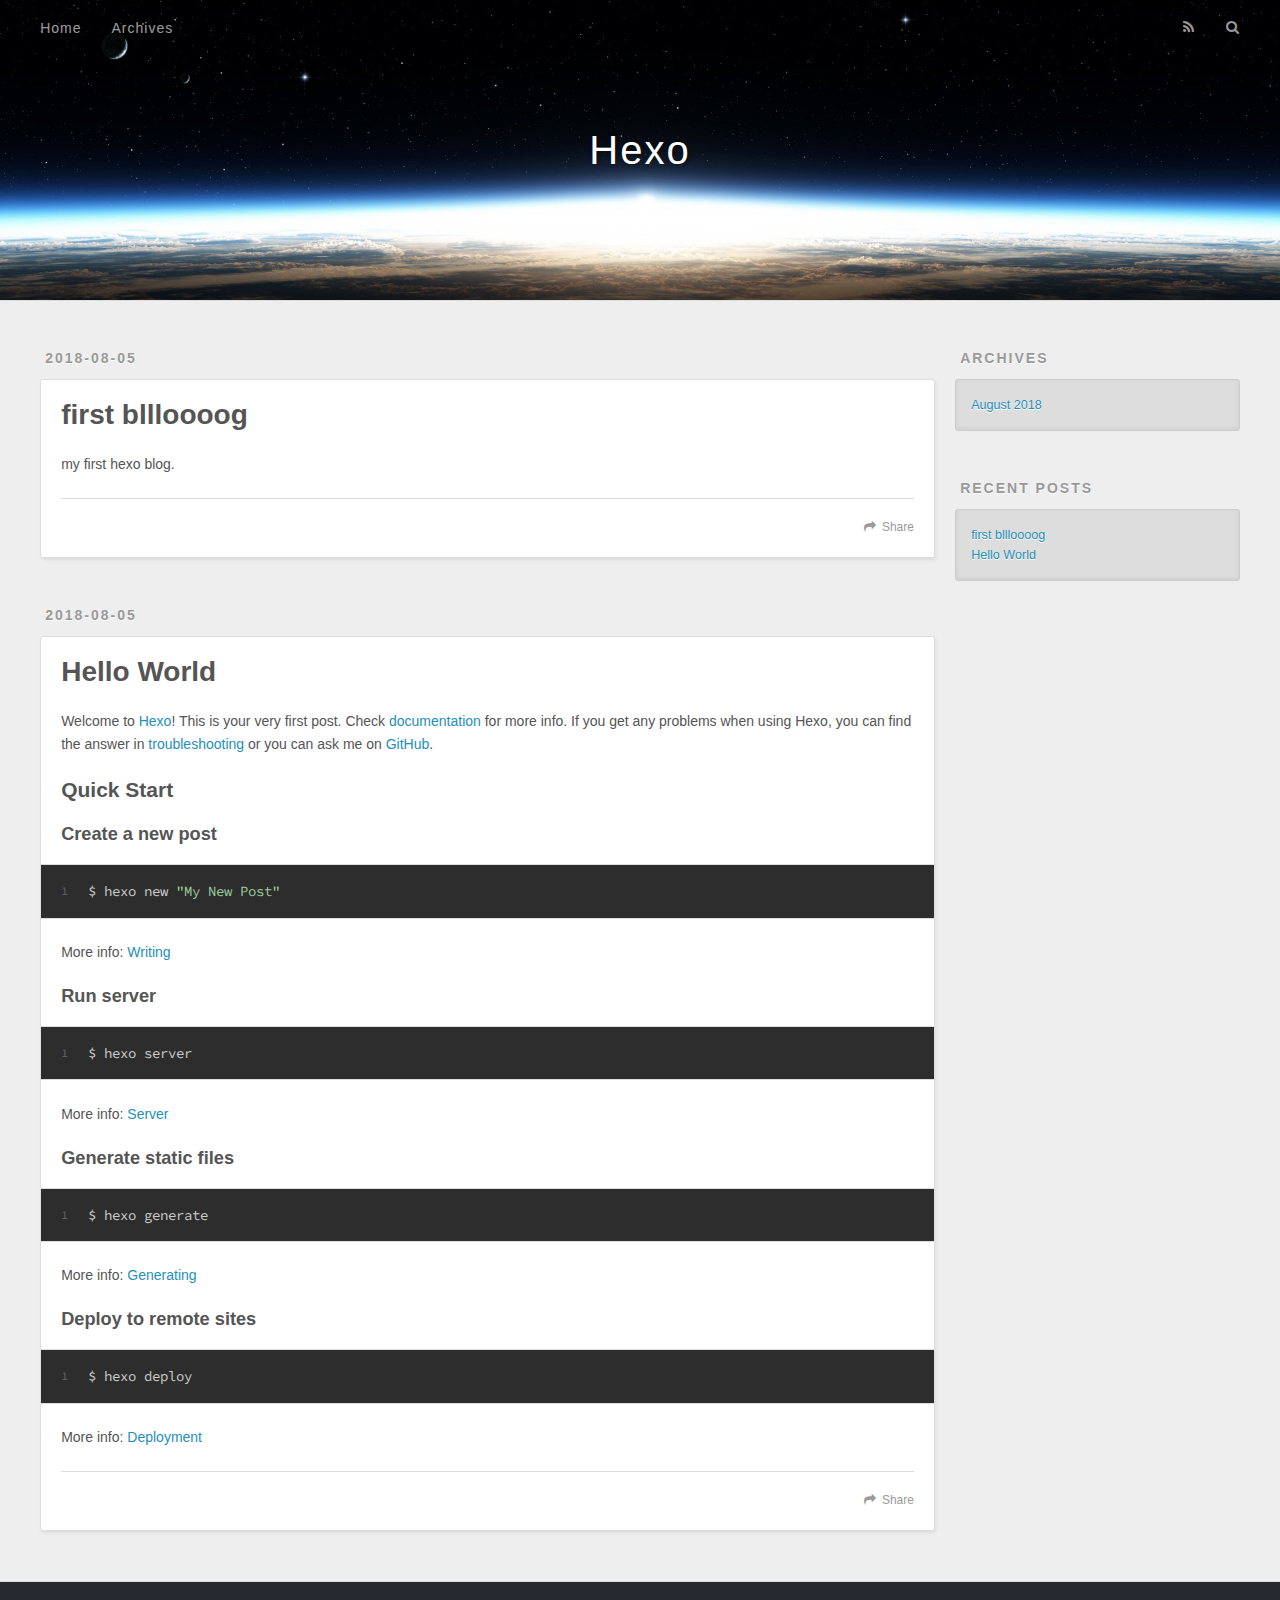
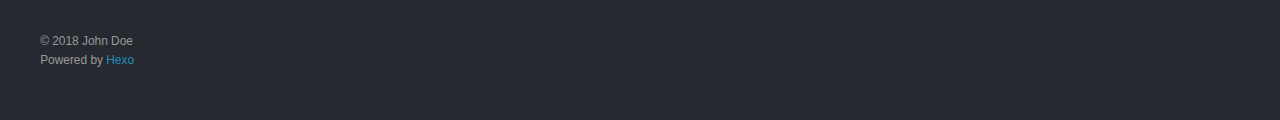
==== index.html @ f1ccf3a7 "Site updated: 2018-08-05 19:39:30" ====
<!DOCTYPE html>
<html>
<head>
  <meta charset="utf-8">
  

  
  <title>Hexo</title>
  <meta name="viewport" content="width=device-width, initial-scale=1, maximum-scale=1">
  <meta property="og:type" content="website">
<meta property="og:title" content="Hexo">
<meta property="og:url" content="http://yoursite.com/index.html">
<meta property="og:site_name" content="Hexo">
<meta property="og:locale" content="default">
<meta name="twitter:card" content="summary">
<meta name="twitter:title" content="Hexo">
  
    <link rel="alternate" href="/atom.xml" title="Hexo" type="application/atom+xml">
  
  
    <link rel="icon" href="/favicon.png">
  
  
    <link href="//fonts.googleapis.com/css?family=Source+Code+Pro" rel="stylesheet" type="text/css">
  
  <link rel="stylesheet" href="/css/style.css">
</head>

<body>
  <div id="container">
    <div id="wrap">
      <header id="header">
  <div id="banner"></div>
  <div id="header-outer" class="outer">
    <div id="header-title" class="inner">
      <h1 id="logo-wrap">
        <a href="/" id="logo">Hexo</a>
      </h1>
      
    </div>
    <div id="header-inner" class="inner">
      <nav id="main-nav">
        <a id="main-nav-toggle" class="nav-icon"></a>
        
          <a class="main-nav-link" href="/">Home</a>
        
          <a class="main-nav-link" href="/archives">Archives</a>
        
      </nav>
      <nav id="sub-nav">
        
          <a id="nav-rss-link" class="nav-icon" href="/atom.xml" title="RSS Feed"></a>
        
        <a id="nav-search-btn" class="nav-icon" title="Search"></a>
      </nav>
      <div id="search-form-wrap">
        <form action="//google.com/search" method="get" accept-charset="UTF-8" class="search-form"><input type="search" name="q" class="search-form-input" placeholder="Search"><button type="submit" class="search-form-submit">&#xF002;</button><input type="hidden" name="sitesearch" value="http://yoursite.com"></form>
      </div>
    </div>
  </div>
</header>
      <div class="outer">
        <section id="main">
  
    <article id="post-first-bllloooog" class="article article-type-post" itemscope itemprop="blogPost">
  <div class="article-meta">
    <a href="/2018/08/05/first-bllloooog/" class="article-date">
  <time datetime="2018-08-05T11:33:19.000Z" itemprop="datePublished">2018-08-05</time>
</a>
    
  </div>
  <div class="article-inner">
    
    
      <header class="article-header">
        
  
    <h1 itemprop="name">
      <a class="article-title" href="/2018/08/05/first-bllloooog/">first bllloooog</a>
    </h1>
  

      </header>
    
    <div class="article-entry" itemprop="articleBody">
      
        <p>my first hexo blog.</p>

      
    </div>
    <footer class="article-footer">
      <a data-url="http://yoursite.com/2018/08/05/first-bllloooog/" data-id="cjkgrro2m0000ozamk2hv8eg3" class="article-share-link">Share</a>
      
      
    </footer>
  </div>
  
</article>


  
    <article id="post-hello-world" class="article article-type-post" itemscope itemprop="blogPost">
  <div class="article-meta">
    <a href="/2018/08/05/hello-world/" class="article-date">
  <time datetime="2018-08-05T11:30:44.490Z" itemprop="datePublished">2018-08-05</time>
</a>
    
  </div>
  <div class="article-inner">
    
    
      <header class="article-header">
        
  
    <h1 itemprop="name">
      <a class="article-title" href="/2018/08/05/hello-world/">Hello World</a>
    </h1>
  

      </header>
    
    <div class="article-entry" itemprop="articleBody">
      
        <p>Welcome to <a href="https://hexo.io/" target="_blank" rel="noopener">Hexo</a>! This is your very first post. Check <a href="https://hexo.io/docs/" target="_blank" rel="noopener">documentation</a> for more info. If you get any problems when using Hexo, you can find the answer in <a href="https://hexo.io/docs/troubleshooting.html" target="_blank" rel="noopener">troubleshooting</a> or you can ask me on <a href="https://github.com/hexojs/hexo/issues" target="_blank" rel="noopener">GitHub</a>.</p>
<h2 id="Quick-Start"><a href="#Quick-Start" class="headerlink" title="Quick Start"></a>Quick Start</h2><h3 id="Create-a-new-post"><a href="#Create-a-new-post" class="headerlink" title="Create a new post"></a>Create a new post</h3><figure class="highlight bash"><table><tr><td class="gutter"><pre><span class="line">1</span><br></pre></td><td class="code"><pre><span class="line">$ hexo new <span class="string">"My New Post"</span></span><br></pre></td></tr></table></figure>
<p>More info: <a href="https://hexo.io/docs/writing.html" target="_blank" rel="noopener">Writing</a></p>
<h3 id="Run-server"><a href="#Run-server" class="headerlink" title="Run server"></a>Run server</h3><figure class="highlight bash"><table><tr><td class="gutter"><pre><span class="line">1</span><br></pre></td><td class="code"><pre><span class="line">$ hexo server</span><br></pre></td></tr></table></figure>
<p>More info: <a href="https://hexo.io/docs/server.html" target="_blank" rel="noopener">Server</a></p>
<h3 id="Generate-static-files"><a href="#Generate-static-files" class="headerlink" title="Generate static files"></a>Generate static files</h3><figure class="highlight bash"><table><tr><td class="gutter"><pre><span class="line">1</span><br></pre></td><td class="code"><pre><span class="line">$ hexo generate</span><br></pre></td></tr></table></figure>
<p>More info: <a href="https://hexo.io/docs/generating.html" target="_blank" rel="noopener">Generating</a></p>
<h3 id="Deploy-to-remote-sites"><a href="#Deploy-to-remote-sites" class="headerlink" title="Deploy to remote sites"></a>Deploy to remote sites</h3><figure class="highlight bash"><table><tr><td class="gutter"><pre><span class="line">1</span><br></pre></td><td class="code"><pre><span class="line">$ hexo deploy</span><br></pre></td></tr></table></figure>
<p>More info: <a href="https://hexo.io/docs/deployment.html" target="_blank" rel="noopener">Deployment</a></p>

      
    </div>
    <footer class="article-footer">
      <a data-url="http://yoursite.com/2018/08/05/hello-world/" data-id="cjkgrro2r0001ozamazdad7ss" class="article-share-link">Share</a>
      
      
    </footer>
  </div>
  
</article>


  


</section>
        
          <aside id="sidebar">
  
    

  
    

  
    
  
    
  <div class="widget-wrap">
    <h3 class="widget-title">Archives</h3>
    <div class="widget">
      <ul class="archive-list"><li class="archive-list-item"><a class="archive-list-link" href="/archives/2018/08/">August 2018</a></li></ul>
    </div>
  </div>


  
    
  <div class="widget-wrap">
    <h3 class="widget-title">Recent Posts</h3>
    <div class="widget">
      <ul>
        
          <li>
            <a href="/2018/08/05/first-bllloooog/">first bllloooog</a>
          </li>
        
          <li>
            <a href="/2018/08/05/hello-world/">Hello World</a>
          </li>
        
      </ul>
    </div>
  </div>

  
</aside>
        
      </div>
      <footer id="footer">
  
  <div class="outer">
    <div id="footer-info" class="inner">
      &copy; 2018 John Doe<br>
      Powered by <a href="http://hexo.io/" target="_blank">Hexo</a>
    </div>
  </div>
</footer>
    </div>
    <nav id="mobile-nav">
  
    <a href="/" class="mobile-nav-link">Home</a>
  
    <a href="/archives" class="mobile-nav-link">Archives</a>
  
</nav>
    

<script src="//ajax.googleapis.com/ajax/libs/jquery/2.0.3/jquery.min.js"></script>


  <link rel="stylesheet" href="/fancybox/jquery.fancybox.css">
  <script src="/fancybox/jquery.fancybox.pack.js"></script>


<script src="/js/script.js"></script>



  </div>
</body>
</html>
---- css/style.css ----
body {
  width: 100%;
}
body:before,
body:after {
  content: "";
  display: table;
}
body:after {
  clear: both;
}
html,
body,
div,
span,
applet,
object,
iframe,
h1,
h2,
h3,
h4,
h5,
h6,
p,
blockquote,
pre,
a,
abbr,
acronym,
address,
big,
cite,
code,
del,
dfn,
em,
img,
ins,
kbd,
q,
s,
samp,
small,
strike,
strong,
sub,
sup,
tt,
var,
dl,
dt,
dd,
ol,
ul,
li,
fieldset,
form,
label,
legend,
table,
caption,
tbody,
tfoot,
thead,
tr,
th,
td {
  margin: 0;
  padding: 0;
  border: 0;
  outline: 0;
  font-weight: inherit;
  font-style: inherit;
  font-family: inherit;
  font-size: 100%;
  vertical-align: baseline;
}
body {
  line-height: 1;
  color: #000;
  background: #fff;
}
ol,
ul {
  list-style: none;
}
table {
  border-collapse: separate;
  border-spacing: 0;
  vertical-align: middle;
}
caption,
th,
td {
  text-align: left;
  font-weight: normal;
  vertical-align: middle;
}
a img {
  border: none;
}
input,
button {
  margin: 0;
  padding: 0;
}
input::-moz-focus-inner,
button::-moz-focus-inner {
  border: 0;
  padding: 0;
}
@font-face {
  font-family: FontAwesome;
  font-style: normal;
  font-weight: normal;
  src: url("fonts/fontawesome-webfont.eot?v=#4.0.3");
  src: url("fonts/fontawesome-webfont.eot?#iefix&v=#4.0.3") format("embedded-opentype"), url("fonts/fontawesome-webfont.woff?v=#4.0.3") format("woff"), url("fonts/fontawesome-webfont.ttf?v=#4.0.3") format("truetype"), url("fonts/fontawesome-webfont.svg#fontawesomeregular?v=#4.0.3") format("svg");
}
html,
body,
#container {
  height: 100%;
}
body {
  background: #eee;
  font: 14px -apple-system, BlinkMacSystemFont, "Segoe UI", "Roboto", "Oxygen", "Ubuntu", "Cantarell", "Fira Sans", "Droid Sans", "Helvetica Neue", sans-serif;
  -webkit-text-size-adjust: 100%;
}
.outer {
  max-width: 1220px;
  margin: 0 auto;
  padding: 0 20px;
}
.outer:before,
.outer:after {
  content: "";
  display: table;
}
.outer:after {
  clear: both;
}
.inner {
  display: inline;
  float: left;
  width: 98.33333333333333%;
  margin: 0 0.833333333333333%;
}
.left,
.alignleft {
  float: left;
}
.right,
.alignright {
  float: right;
}
.clear {
  clear: both;
}
#container {
  position: relative;
}
.mobile-nav-on {
  overflow: hidden;
}
#wrap {
  height: 100%;
  width: 100%;
  position: absolute;
  top: 0;
  left: 0;
  -webkit-transition: 0.2s ease-out;
  -moz-transition: 0.2s ease-out;
  -ms-transition: 0.2s ease-out;
  transition: 0.2s ease-out;
  z-index: 1;
  background: #eee;
}
.mobile-nav-on #wrap {
  left: 280px;
}
@media screen and (min-width: 768px) {
  #main {
    display: inline;
    float: left;
    width: 73.33333333333333%;
    margin: 0 0.833333333333333%;
  }
}
.article-date,
.article-category-link,
.archive-year,
.widget-title {
  text-decoration: none;
  text-transform: uppercase;
  letter-spacing: 2px;
  color: #999;
  margin-bottom: 1em;
  margin-left: 5px;
  line-height: 1em;
  text-shadow: 0 1px #fff;
  font-weight: bold;
}
.article-inner,
.archive-article-inner {
  background: #fff;
  -webkit-box-shadow: 1px 2px 3px #ddd;
  box-shadow: 1px 2px 3px #ddd;
  border: 1px solid #ddd;
  border-radius: 3px;
}
.article-entry h1,
.widget h1 {
  font-size: 2em;
}
.article-entry h2,
.widget h2 {
  font-size: 1.5em;
}
.article-entry h3,
.widget h3 {
  font-size: 1.3em;
}
.article-entry h4,
.widget h4 {
  font-size: 1.2em;
}
.article-entry h5,
.widget h5 {
  font-size: 1em;
}
.article-entry h6,
.widget h6 {
  font-size: 1em;
  color: #999;
}
.article-entry hr,
.widget hr {
  border: 1px dashed #ddd;
}
.article-entry strong,
.widget strong {
  font-weight: bold;
}
.article-entry em,
.widget em,
.article-entry cite,
.widget cite {
  font-style: italic;
}
.article-entry sup,
.widget sup,
.article-entry sub,
.widget sub {
  font-size: 0.75em;
  line-height: 0;
  position: relative;
  vertical-align: baseline;
}
.article-entry sup,
.widget sup {
  top: -0.5em;
}
.article-entry sub,
.widget sub {
  bottom: -0.2em;
}
.article-entry small,
.widget small {
  font-size: 0.85em;
}
.article-entry acronym,
.widget acronym,
.article-entry abbr,
.widget abbr {
  border-bottom: 1px dotted;
}
.article-entry ul,
.widget ul,
.article-entry ol,
.widget ol,
.article-entry dl,
.widget dl {
  margin: 0 20px;
  line-height: 1.6em;
}
.article-entry ul ul,
.widget ul ul,
.article-entry ol ul,
.widget ol ul,
.article-entry ul ol,
.widget ul ol,
.article-entry ol ol,
.widget ol ol {
  margin-top: 0;
  margin-bottom: 0;
}
.article-entry ul,
.widget ul {
  list-style: disc;
}
.article-entry ol,
.widget ol {
  list-style: decimal;
}
.article-entry dt,
.widget dt {
  font-weight: bold;
}
#header {
  height: 300px;
  position: relative;
  border-bottom: 1px solid #ddd;
}
#header:before,
#header:after {
  content: "";
  position: absolute;
  left: 0;
  right: 0;
  height: 40px;
}
#header:before {
  top: 0;
  background: -webkit-linear-gradient(rgba(0,0,0,0.2), transparent);
  background: -moz-linear-gradient(rgba(0,0,0,0.2), transparent);
  background: -ms-linear-gradient(rgba(0,0,0,0.2), transparent);
  background: linear-gradient(rgba(0,0,0,0.2), transparent);
}
#header:after {
  bottom: 0;
  background: -webkit-linear-gradient(transparent, rgba(0,0,0,0.2));
  background: -moz-linear-gradient(transparent, rgba(0,0,0,0.2));
  background: -ms-linear-gradient(transparent, rgba(0,0,0,0.2));
  background: linear-gradient(transparent, rgba(0,0,0,0.2));
}
#header-outer {
  height: 100%;
  position: relative;
}
#header-inner {
  position: relative;
  overflow: hidden;
}
#banner {
  position: absolute;
  top: 0;
  left: 0;
  width: 100%;
  height: 100%;
  background: url("images/banner.jpg") center #000;
  -webkit-background-size: cover;
  -moz-background-size: cover;
  background-size: cover;
  z-index: -1;
}
#header-title {
  text-align: center;
  height: 40px;
  position: absolute;
  top: 50%;
  left: 0;
  margin-top: -20px;
}
#logo,
#subtitle {
  text-decoration: none;
  color: #fff;
  font-weight: 300;
  text-shadow: 0 1px 4px rgba(0,0,0,0.3);
}
#logo {
  font-size: 40px;
  line-height: 40px;
  letter-spacing: 2px;
}
#subtitle {
  font-size: 16px;
  line-height: 16px;
  letter-spacing: 1px;
}
#subtitle-wrap {
  margin-top: 16px;
}
#main-nav {
  float: left;
  margin-left: -15px;
}
.nav-icon,
.main-nav-link {
  float: left;
  color: #fff;
  opacity: 0.6;
  text-decoration: none;
  text-shadow: 0 1px rgba(0,0,0,0.2);
  -webkit-transition: opacity 0.2s;
  -moz-transition: opacity 0.2s;
  -ms-transition: opacity 0.2s;
  transition: opacity 0.2s;
  display: block;
  padding: 20px 15px;
}
.nav-icon:hover,
.main-nav-link:hover {
  opacity: 1;
}
.nav-icon {
  font-family: FontAwesome;
  text-align: center;
  font-size: 14px;
  width: 14px;
  height: 14px;
  padding: 20px 15px;
  position: relative;
  cursor: pointer;
}
.main-nav-link {
  font-weight: 300;
  letter-spacing: 1px;
}
@media screen and (max-width: 479px) {
  .main-nav-link {
    display: none;
  }
}
#main-nav-toggle {
  display: none;
}
#main-nav-toggle:before {
  content: "\f0c9";
}
@media screen and (max-width: 479px) {
  #main-nav-toggle {
    display: block;
  }
}
#sub-nav {
  float: right;
  margin-right: -15px;
}
#nav-rss-link:before {
  content: "\f09e";
}
#nav-search-btn:before {
  content: "\f002";
}
#search-form-wrap {
  position: absolute;
  top: 15px;
  width: 150px;
  height: 30px;
  right: -150px;
  opacity: 0;
  -webkit-transition: 0.2s ease-out;
  -moz-transition: 0.2s ease-out;
  -ms-transition: 0.2s ease-out;
  transition: 0.2s ease-out;
}
#search-form-wrap.on {
  opacity: 1;
  right: 0;
}
@media screen and (max-width: 479px) {
  #search-form-wrap {
    width: 100%;
    right: -100%;
  }
}
.search-form {
  position: absolute;
  top: 0;
  left: 0;
  right: 0;
  background: #fff;
  padding: 5px 15px;
  border-radius: 15px;
  -webkit-box-shadow: 0 0 10px rgba(0,0,0,0.3);
  box-shadow: 0 0 10px rgba(0,0,0,0.3);
}
.search-form-input {
  border: none;
  background: none;
  color: #555;
  width: 100%;
  font: 13px -apple-system, BlinkMacSystemFont, "Segoe UI", "Roboto", "Oxygen", "Ubuntu", "Cantarell", "Fira Sans", "Droid Sans", "Helvetica Neue", sans-serif;
  outline: none;
}
.search-form-input::-webkit-search-results-decoration,
.search-form-input::-webkit-search-cancel-button {
  -webkit-appearance: none;
}
.search-form-submit {
  position: absolute;
  top: 50%;
  right: 10px;
  margin-top: -7px;
  font: 13px FontAwesome;
  border: none;
  background: none;
  color: #bbb;
  cursor: pointer;
}
.search-form-submit:hover,
.search-form-submit:focus {
  color: #777;
}
.article {
  margin: 50px 0;
}
.article-inner {
  overflow: hidden;
}
.article-meta:before,
.article-meta:after {
  content: "";
  display: table;
}
.article-meta:after {
  clear: both;
}
.article-date {
  float: left;
}
.article-category {
  float: left;
  line-height: 1em;
  color: #ccc;
  text-shadow: 0 1px #fff;
  margin-left: 8px;
}
.article-category:before {
  content: "\2022";
}
.article-category-link {
  margin: 0 12px 1em;
}
.article-header {
  padding: 20px 20px 0;
}
.article-title {
  text-decoration: none;
  font-size: 2em;
  font-weight: bold;
  color: #555;
  line-height: 1.1em;
  -webkit-transition: color 0.2s;
  -moz-transition: color 0.2s;
  -ms-transition: color 0.2s;
  transition: color 0.2s;
}
a.article-title:hover {
  color: #258fb8;
}
.article-entry {
  color: #555;
  padding: 0 20px;
}
.article-entry:before,
.article-entry:after {
  content: "";
  display: table;
}
.article-entry:after {
  clear: both;
}
.article-entry p,
.article-entry table {
  line-height: 1.6em;
  margin: 1.6em 0;
}
.article-entry h1,
.article-entry h2,
.article-entry h3,
.article-entry h4,
.article-entry h5,
.article-entry h6 {
  font-weight: bold;
}
.article-entry h1,
.article-entry h2,
.article-entry h3,
.article-entry h4,
.article-entry h5,
.article-entry h6 {
  line-height: 1.1em;
  margin: 1.1em 0;
}
.article-entry a {
  color: #258fb8;
  text-decoration: none;
}
.article-entry a:hover {
  text-decoration: underline;
}
.article-entry ul,
.article-entry ol,
.article-entry dl {
  margin-top: 1.6em;
  margin-bottom: 1.6em;
}
.article-entry img,
.article-entry video {
  max-width: 100%;
  height: auto;
  display: block;
  margin: auto;
}
.article-entry iframe {
  border: none;
}
.article-entry table {
  width: 100%;
  border-collapse: collapse;
  border-spacing: 0;
}
.article-entry th {
  font-weight: bold;
  border-bottom: 3px solid #ddd;
  padding-bottom: 0.5em;
}
.article-entry td {
  border-bottom: 1px solid #ddd;
  padding: 10px 0;
}
.article-entry blockquote {
  font-family: Georgia, "Times New Roman", serif;
  font-size: 1.4em;
  margin: 1.6em 20px;
  text-align: center;
}
.article-entry blockquote footer {
  font-size: 14px;
  margin: 1.6em 0;
  font-family: -apple-system, BlinkMacSystemFont, "Segoe UI", "Roboto", "Oxygen", "Ubuntu", "Cantarell", "Fira Sans", "Droid Sans", "Helvetica Neue", sans-serif;
}
.article-entry blockquote footer cite:before {
  content: "—";
  padding: 0 0.5em;
}
.article-entry .pullquote {
  text-align: left;
  width: 45%;
  margin: 0;
}
.article-entry .pullquote.left {
  margin-left: 0.5em;
  margin-right: 1em;
}
.article-entry .pullquote.right {
  margin-right: 0.5em;
  margin-left: 1em;
}
.article-entry .caption {
  color: #999;
  display: block;
  font-size: 0.9em;
  margin-top: 0.5em;
  position: relative;
  text-align: center;
}
.article-entry .video-container {
  position: relative;
  padding-top: 56.25%;
  height: 0;
  overflow: hidden;
}
.article-entry .video-container iframe,
.article-entry .video-container object,
.article-entry .video-container embed {
  position: absolute;
  top: 0;
  left: 0;
  width: 100%;
  height: 100%;
  margin-top: 0;
}
.article-more-link a {
  display: inline-block;
  line-height: 1em;
  padding: 6px 15px;
  border-radius: 15px;
  background: #eee;
  color: #999;
  text-shadow: 0 1px #fff;
  text-decoration: none;
}
.article-more-link a:hover {
  background: #258fb8;
  color: #fff;
  text-decoration: none;
  text-shadow: 0 1px #1e7293;
}
.article-footer {
  font-size: 0.85em;
  line-height: 1.6em;
  border-top: 1px solid #ddd;
  padding-top: 1.6em;
  margin: 0 20px 20px;
}
.article-footer:before,
.article-footer:after {
  content: "";
  display: table;
}
.article-footer:after {
  clear: both;
}
.article-footer a {
  color: #999;
  text-decoration: none;
}
.article-footer a:hover {
  color: #555;
}
.article-tag-list-item {
  float: left;
  margin-right: 10px;
}
.article-tag-list-link:before {
  content: "#";
}
.article-comment-link {
  float: right;
}
.article-comment-link:before {
  content: "\f075";
  font-family: FontAwesome;
  padding-right: 8px;
}
.article-share-link {
  cursor: pointer;
  float: right;
  margin-left: 20px;
}
.article-share-link:before {
  content: "\f064";
  font-family: FontAwesome;
  padding-right: 6px;
}
#article-nav {
  position: relative;
}
#article-nav:before,
#article-nav:after {
  content: "";
  display: table;
}
#article-nav:after {
  clear: both;
}
@media screen and (min-width: 768px) {
  #article-nav {
    margin: 50px 0;
  }
  #article-nav:before {
    width: 8px;
    height: 8px;
    position: absolute;
    top: 50%;
    left: 50%;
    margin-top: -4px;
    margin-left: -4px;
    content: "";
    border-radius: 50%;
    background: #ddd;
    -webkit-box-shadow: 0 1px 2px #fff;
    box-shadow: 0 1px 2px #fff;
  }
}
.article-nav-link-wrap {
  text-decoration: none;
  text-shadow: 0 1px #fff;
  color: #999;
  -webkit-box-sizing: border-box;
  -moz-box-sizing: border-box;
  box-sizing: border-box;
  margin-top: 50px;
  text-align: center;
  display: block;
}
.article-nav-link-wrap:hover {
  color: #555;
}
@media screen and (min-width: 768px) {
  .article-nav-link-wrap {
    width: 50%;
    margin-top: 0;
  }
}
@media screen and (min-width: 768px) {
  #article-nav-newer {
    float: left;
    text-align: right;
    padding-right: 20px;
  }
}
@media screen and (min-width: 768px) {
  #article-nav-older {
    float: right;
    text-align: left;
    padding-left: 20px;
  }
}
.article-nav-caption {
  text-transform: uppercase;
  letter-spacing: 2px;
  color: #ddd;
  line-height: 1em;
  font-weight: bold;
}
#article-nav-newer .article-nav-caption {
  margin-right: -2px;
}
.article-nav-title {
  font-size: 0.85em;
  line-height: 1.6em;
  margin-top: 0.5em;
}
.article-share-box {
  position: absolute;
  display: none;
  background: #fff;
  -webkit-box-shadow: 1px 2px 10px rgba(0,0,0,0.2);
  box-shadow: 1px 2px 10px rgba(0,0,0,0.2);
  border-radius: 3px;
  margin-left: -145px;
  overflow: hidden;
  z-index: 1;
}
.article-share-box.on {
  display: block;
}
.article-share-input {
  width: 100%;
  background: none;
  -webkit-box-sizing: border-box;
  -moz-box-sizing: border-box;
  box-sizing: border-box;
  font: 14px -apple-system, BlinkMacSystemFont, "Segoe UI", "Roboto", "Oxygen", "Ubuntu", "Cantarell", "Fira Sans", "Droid Sans", "Helvetica Neue", sans-serif;
  padding: 0 15px;
  color: #555;
  outline: none;
  border: 1px solid #ddd;
  border-radius: 3px 3px 0 0;
  height: 36px;
  line-height: 36px;
}
.article-share-links {
  background: #eee;
}
.article-share-links:before,
.article-share-links:after {
  content: "";
  display: table;
}
.article-share-links:after {
  clear: both;
}
.article-share-twitter,
.article-share-facebook,
.article-share-pinterest,
.article-share-google {
  width: 50px;
  height: 36px;
  display: block;
  float: left;
  position: relative;
  color: #999;
  text-shadow: 0 1px #fff;
}
.article-share-twitter:before,
.article-share-facebook:before,
.article-share-pinterest:before,
.article-share-google:before {
  font-size: 20px;
  font-family: FontAwesome;
  width: 20px;
  height: 20px;
  position: absolute;
  top: 50%;
  left: 50%;
  margin-top: -10px;
  margin-left: -10px;
  text-align: center;
}
.article-share-twitter:hover,
.article-share-facebook:hover,
.article-share-pinterest:hover,
.article-share-google:hover {
  color: #fff;
}
.article-share-twitter:before {
  content: "\f099";
}
.article-share-twitter:hover {
  background: #00aced;
  text-shadow: 0 1px #008abe;
}
.article-share-facebook:before {
  content: "\f09a";
}
.article-share-facebook:hover {
  background: #3b5998;
  text-shadow: 0 1px #2f477a;
}
.article-share-pinterest:before {
  content: "\f0d2";
}
.article-share-pinterest:hover {
  background: #cb2027;
  text-shadow: 0 1px #a21a1f;
}
.article-share-google:before {
  content: "\f0d5";
}
.article-share-google:hover {
  background: #dd4b39;
  text-shadow: 0 1px #be3221;
}
.article-gallery {
  background: #000;
  position: relative;
}
.article-gallery-photos {
  position: relative;
  overflow: hidden;
}
.article-gallery-img {
  display: none;
  max-width: 100%;
}
.article-gallery-img:first-child {
  display: block;
}
.article-gallery-img.loaded {
  position: absolute;
  display: block;
}
.article-gallery-img img {
  display: block;
  max-width: 100%;
  margin: 0 auto;
}
#comments {
  background: #fff;
  -webkit-box-shadow: 1px 2px 3px #ddd;
  box-shadow: 1px 2px 3px #ddd;
  padding: 20px;
  border: 1px solid #ddd;
  border-radius: 3px;
  margin: 50px 0;
}
#comments a {
  color: #258fb8;
}
.archives-wrap {
  margin: 50px 0;
}
.archives:before,
.archives:after {
  content: "";
  display: table;
}
.archives:after {
  clear: both;
}
.archive-year-wrap {
  margin-bottom: 1em;
}
.archives {
  -webkit-column-gap: 10px;
  -moz-column-gap: 10px;
  column-gap: 10px;
}
@media screen and (min-width: 480px) and (max-width: 767px) {
  .archives {
    -webkit-column-count: 2;
    -moz-column-count: 2;
    column-count: 2;
  }
}
@media screen and (min-width: 768px) {
  .archives {
    -webkit-column-count: 3;
    -moz-column-count: 3;
    column-count: 3;
  }
}
.archive-article {
  -webkit-column-break-inside: avoid;
  page-break-inside: avoid;
  overflow: hidden;
  break-inside: avoid-column;
}
.archive-article-inner {
  padding: 10px;
  margin-bottom: 15px;
}
.archive-article-title {
  text-decoration: none;
  font-weight: bold;
  color: #555;
  -webkit-transition: color 0.2s;
  -moz-transition: color 0.2s;
  -ms-transition: color 0.2s;
  transition: color 0.2s;
  line-height: 1.6em;
}
.archive-article-title:hover {
  color: #258fb8;
}
.archive-article-footer {
  margin-top: 1em;
}
.archive-article-date {
  color: #999;
  text-decoration: none;
  font-size: 0.85em;
  line-height: 1em;
  margin-bottom: 0.5em;
  display: block;
}
#page-nav {
  margin: 50px auto;
  background: #fff;
  -webkit-box-shadow: 1px 2px 3px #ddd;
  box-shadow: 1px 2px 3px #ddd;
  border: 1px solid #ddd;
  border-radius: 3px;
  text-align: center;
  color: #999;
  overflow: hidden;
}
#page-nav:before,
#page-nav:after {
  content: "";
  display: table;
}
#page-nav:after {
  clear: both;
}
#page-nav a,
#page-nav span {
  padding: 10px 20px;
  line-height: 1;
  height: 2ex;
}
#page-nav a {
  color: #999;
  text-decoration: none;
}
#page-nav a:hover {
  background: #999;
  color: #fff;
}
#page-nav .prev {
  float: left;
}
#page-nav .next {
  float: right;
}
#page-nav .page-number {
  display: inline-block;
}
@media screen and (max-width: 479px) {
  #page-nav .page-number {
    display: none;
  }
}
#page-nav .current {
  color: #555;
  font-weight: bold;
}
#page-nav .space {
  color: #ddd;
}
#footer {
  background: #262a30;
  padding: 50px 0;
  border-top: 1px solid #ddd;
  color: #999;
}
#footer a {
  color: #258fb8;
  text-decoration: none;
}
#footer a:hover {
  text-decoration: underline;
}
#footer-info {
  line-height: 1.6em;
  font-size: 0.85em;
}
.article-entry pre,
.article-entry .highlight {
  background: #2d2d2d;
  margin: 0 -20px;
  padding: 15px 20px;
  border-style: solid;
  border-color: #ddd;
  border-width: 1px 0;
  overflow: auto;
  color: #ccc;
  line-height: 22.400000000000002px;
}
.article-entry .highlight .gutter pre,
.article-entry .gist .gist-file .gist-data .line-numbers {
  color: #666;
  font-size: 0.85em;
}
.article-entry pre,
.article-entry code {
  font-family: "Source Code Pro", Consolas, Monaco, Menlo, Consolas, monospace;
}
.article-entry code {
  background: #eee;
  text-shadow: 0 1px #fff;
  padding: 0 0.3em;
}
.article-entry pre code {
  background: none;
  text-shadow: none;
  padding: 0;
}
.article-entry .highlight pre {
  border: none;
  margin: 0;
  padding: 0;
}
.article-entry .highlight table {
  margin: 0;
  width: auto;
}
.article-entry .highlight td {
  border: none;
  padding: 0;
}
.article-entry .highlight figcaption {
  font-size: 0.85em;
  color: #999;
  line-height: 1em;
  margin-bottom: 1em;
}
.article-entry .highlight figcaption:before,
.article-entry .highlight figcaption:after {
  content: "";
  display: table;
}
.article-entry .highlight figcaption:after {
  clear: both;
}
.article-entry .highlight figcaption a {
  float: right;
}
.article-entry .highlight .gutter pre {
  text-align: right;
  padding-right: 20px;
}
.article-entry .highlight .line {
  height: 22.400000000000002px;
}
.article-entry .highlight .line.marked {
  background: #515151;
}
.article-entry .gist {
  margin: 0 -20px;
  border-style: solid;
  border-color: #ddd;
  border-width: 1px 0;
  background: #2d2d2d;
  padding: 15px 20px 15px 0;
}
.article-entry .gist .gist-file {
  border: none;
  font-family: "Source Code Pro", Consolas, Monaco, Menlo, Consolas, monospace;
  margin: 0;
}
.article-entry .gist .gist-file .gist-data {
  background: none;
  border: none;
}
.article-entry .gist .gist-file .gist-data .line-numbers {
  background: none;
  border: none;
  padding: 0 20px 0 0;
}
.article-entry .gist .gist-file .gist-data .line-data {
  padding: 0 !important;
}
.article-entry .gist .gist-file .highlight {
  margin: 0;
  padding: 0;
  border: none;
}
.article-entry .gist .gist-file .gist-meta {
  background: #2d2d2d;
  color: #999;
  font: 0.85em -apple-system, BlinkMacSystemFont, "Segoe UI", "Roboto", "Oxygen", "Ubuntu", "Cantarell", "Fira Sans", "Droid Sans", "Helvetica Neue", sans-serif;
  text-shadow: 0 0;
  padding: 0;
  margin-top: 1em;
  margin-left: 20px;
}
.article-entry .gist .gist-file .gist-meta a {
  color: #258fb8;
  font-weight: normal;
}
.article-entry .gist .gist-file .gist-meta a:hover {
  text-decoration: underline;
}
pre .comment,
pre .title {
  color: #999;
}
pre .variable,
pre .attribute,
pre .tag,
pre .regexp,
pre .ruby .constant,
pre .xml .tag .title,
pre .xml .pi,
pre .xml .doctype,
pre .html .doctype,
pre .css .id,
pre .css .class,
pre .css .pseudo {
  color: #f2777a;
}
pre .number,
pre .preprocessor,
pre .built_in,
pre .literal,
pre .params,
pre .constant {
  color: #f99157;
}
pre .class,
pre .ruby .class .title,
pre .css .rules .attribute {
  color: #9c9;
}
pre .string,
pre .value,
pre .inheritance,
pre .header,
pre .ruby .symbol,
pre .xml .cdata {
  color: #9c9;
}
pre .css .hexcolor {
  color: #6cc;
}
pre .function,
pre .python .decorator,
pre .python .title,
pre .ruby .function .title,
pre .ruby .title .keyword,
pre .perl .sub,
pre .javascript .title,
pre .coffeescript .title {
  color: #69c;
}
pre .keyword,
pre .javascript .function {
  color: #c9c;
}
@media screen and (max-width: 479px) {
  #mobile-nav {
    position: absolute;
    top: 0;
    left: 0;
    width: 280px;
    height: 100%;
    background: #191919;
    border-right: 1px solid #fff;
  }
}
@media screen and (max-width: 479px) {
  .mobile-nav-link {
    display: block;
    color: #999;
    text-decoration: none;
    padding: 15px 20px;
    font-weight: bold;
  }
  .mobile-nav-link:hover {
    color: #fff;
  }
}
@media screen and (min-width: 768px) {
  #sidebar {
    display: inline;
    float: left;
    width: 23.333333333333332%;
    margin: 0 0.833333333333333%;
  }
}
.widget-wrap {
  margin: 50px 0;
}
.widget {
  color: #777;
  text-shadow: 0 1px #fff;
  background: #ddd;
  -webkit-box-shadow: 0 -1px 4px #ccc inset;
  box-shadow: 0 -1px 4px #ccc inset;
  border: 1px solid #ccc;
  padding: 15px;
  border-radius: 3px;
}
.widget a {
  color: #258fb8;
  text-decoration: none;
}
.widget a:hover {
  text-decoration: underline;
}
.widget ul ul,
.widget ol ul,
.widget dl ul,
.widget ul ol,
.widget ol ol,
.widget dl ol,
.widget ul dl,
.widget ol dl,
.widget dl dl {
  margin-left: 15px;
  list-style: disc;
}
.widget {
  line-height: 1.6em;
  word-wrap: break-word;
  font-size: 0.9em;
}
.widget ul,
.widget ol {
  list-style: none;
  margin: 0;
}
.widget ul ul,
.widget ol ul,
.widget ul ol,
.widget ol ol {
  margin: 0 20px;
}
.widget ul ul,
.widget ol ul {
  list-style: disc;
}
.widget ul ol,
.widget ol ol {
  list-style: decimal;
}
.category-list-count,
.tag-list-count,
.archive-list-count {
  padding-left: 5px;
  color: #999;
  font-size: 0.85em;
}
.category-list-count:before,
.tag-list-count:before,
.archive-list-count:before {
  content: "(";
}
.category-list-count:after,
.tag-list-count:after,
.archive-list-count:after {
  content: ")";
}
.tagcloud a {
  margin-right: 5px;
  display: inline-block;
}
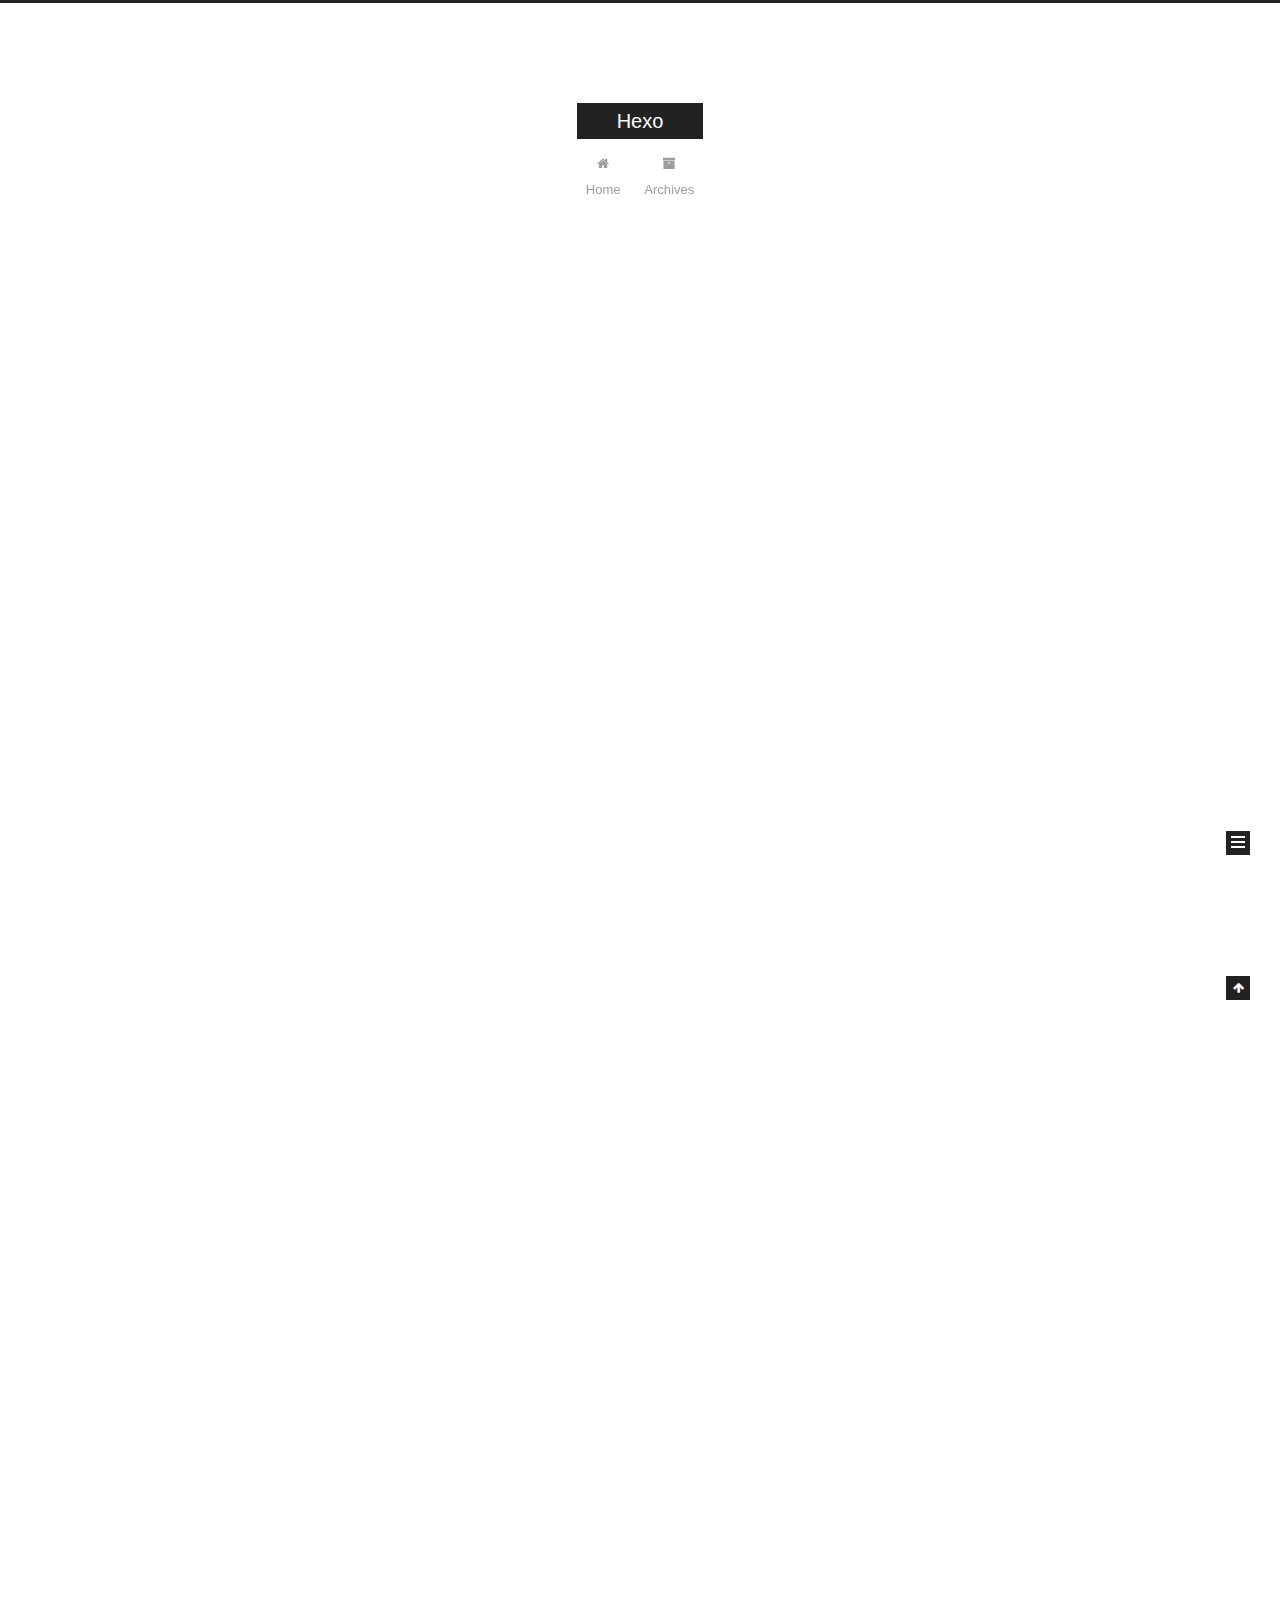
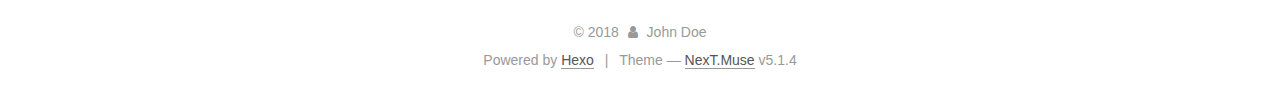
==== commit e1b118ec: "Site updated: 2018-08-05 20:17:21" ====
--- a/index.html
+++ b/index.html
@@ -1,127 +1,426 @@
 <!DOCTYPE html>
-<html>
+
+
+
+  
+
+
+<html class="theme-next muse use-motion" lang="">
 <head>
-  <meta charset="utf-8">
-  
-
-  
-  <title>Hexo</title>
-  <meta name="viewport" content="width=device-width, initial-scale=1, maximum-scale=1">
-  <meta property="og:type" content="website">
+  <meta charset="UTF-8"/>
+<meta http-equiv="X-UA-Compatible" content="IE=edge" />
+<meta name="viewport" content="width=device-width, initial-scale=1, maximum-scale=1"/>
+<meta name="theme-color" content="#222">
+
+
+
+
+
+
+
+
+
+<meta http-equiv="Cache-Control" content="no-transform" />
+<meta http-equiv="Cache-Control" content="no-siteapp" />
+
+
+
+
+
+
+
+
+
+
+
+
+
+
+
+
+  
+  
+  <link href="/lib/fancybox/source/jquery.fancybox.css?v=2.1.5" rel="stylesheet" type="text/css" />
+
+
+
+
+
+
+
+<link href="/lib/font-awesome/css/font-awesome.min.css?v=4.6.2" rel="stylesheet" type="text/css" />
+
+<link href="/css/main.css?v=5.1.4" rel="stylesheet" type="text/css" />
+
+
+  <link rel="apple-touch-icon" sizes="180x180" href="/images/apple-touch-icon-next.png?v=5.1.4">
+
+
+  <link rel="icon" type="image/png" sizes="32x32" href="/images/favicon-32x32-next.png?v=5.1.4">
+
+
+  <link rel="icon" type="image/png" sizes="16x16" href="/images/favicon-16x16-next.png?v=5.1.4">
+
+
+  <link rel="mask-icon" href="/images/logo.svg?v=5.1.4" color="#222">
+
+
+
+
+
+  <meta name="keywords" content="Hexo, NexT" />
+
+
+
+
+
+
+
+
+
+
+<meta property="og:type" content="website">
 <meta property="og:title" content="Hexo">
 <meta property="og:url" content="http://yoursite.com/index.html">
 <meta property="og:site_name" content="Hexo">
 <meta property="og:locale" content="default">
 <meta name="twitter:card" content="summary">
 <meta name="twitter:title" content="Hexo">
-  
-    <link rel="alternate" href="/atom.xml" title="Hexo" type="application/atom+xml">
-  
-  
-    <link rel="icon" href="/favicon.png">
-  
-  
-    <link href="//fonts.googleapis.com/css?family=Source+Code+Pro" rel="stylesheet" type="text/css">
-  
-  <link rel="stylesheet" href="/css/style.css">
+
+
+
+<script type="text/javascript" id="hexo.configurations">
+  var NexT = window.NexT || {};
+  var CONFIG = {
+    root: '/',
+    scheme: 'Muse',
+    version: '5.1.4',
+    sidebar: {"position":"left","display":"post","offset":12,"b2t":false,"scrollpercent":false,"onmobile":false},
+    fancybox: true,
+    tabs: true,
+    motion: {"enable":true,"async":false,"transition":{"post_block":"fadeIn","post_header":"slideDownIn","post_body":"slideDownIn","coll_header":"slideLeftIn","sidebar":"slideUpIn"}},
+    duoshuo: {
+      userId: '0',
+      author: 'Author'
+    },
+    algolia: {
+      applicationID: '',
+      apiKey: '',
+      indexName: '',
+      hits: {"per_page":10},
+      labels: {"input_placeholder":"Search for Posts","hits_empty":"We didn't find any results for the search: ${query}","hits_stats":"${hits} results found in ${time} ms"}
+    }
+  };
+</script>
+
+
+
+  <link rel="canonical" href="http://yoursite.com/"/>
+
+
+
+
+
+  <title>Hexo</title>
+  
+
+
+
+
+
+
+
+
 </head>
 
-<body>
-  <div id="container">
-    <div id="wrap">
-      <header id="header">
-  <div id="banner"></div>
-  <div id="header-outer" class="outer">
-    <div id="header-title" class="inner">
-      <h1 id="logo-wrap">
-        <a href="/" id="logo">Hexo</a>
-      </h1>
-      
+<body itemscope itemtype="http://schema.org/WebPage" lang="default">
+
+  
+  
+    
+  
+
+  <div class="container sidebar-position-left 
+  page-home">
+    <div class="headband"></div>
+
+    <header id="header" class="header" itemscope itemtype="http://schema.org/WPHeader">
+      <div class="header-inner"><div class="site-brand-wrapper">
+  <div class="site-meta ">
+    
+
+    <div class="custom-logo-site-title">
+      <a href="/"  class="brand" rel="start">
+        <span class="logo-line-before"><i></i></span>
+        <span class="site-title">Hexo</span>
+        <span class="logo-line-after"><i></i></span>
+      </a>
     </div>
-    <div id="header-inner" class="inner">
-      <nav id="main-nav">
-        <a id="main-nav-toggle" class="nav-icon"></a>
-        
-          <a class="main-nav-link" href="/">Home</a>
-        
-          <a class="main-nav-link" href="/archives">Archives</a>
-        
-      </nav>
-      <nav id="sub-nav">
-        
-          <a id="nav-rss-link" class="nav-icon" href="/atom.xml" title="RSS Feed"></a>
-        
-        <a id="nav-search-btn" class="nav-icon" title="Search"></a>
-      </nav>
-      <div id="search-form-wrap">
-        <form action="//google.com/search" method="get" accept-charset="UTF-8" class="search-form"><input type="search" name="q" class="search-form-input" placeholder="Search"><button type="submit" class="search-form-submit">&#xF002;</button><input type="hidden" name="sitesearch" value="http://yoursite.com"></form>
-      </div>
+      
+        <p class="site-subtitle"></p>
+      
+  </div>
+
+  <div class="site-nav-toggle">
+    <button>
+      <span class="btn-bar"></span>
+      <span class="btn-bar"></span>
+      <span class="btn-bar"></span>
+    </button>
+  </div>
+</div>
+
+<nav class="site-nav">
+  
+
+  
+    <ul id="menu" class="menu">
+      
+        
+        <li class="menu-item menu-item-home">
+          <a href="/" rel="section">
+            
+              <i class="menu-item-icon fa fa-fw fa-home"></i> <br />
+            
+            Home
+          </a>
+        </li>
+      
+        
+        <li class="menu-item menu-item-archives">
+          <a href="/archives/" rel="section">
+            
+              <i class="menu-item-icon fa fa-fw fa-archive"></i> <br />
+            
+            Archives
+          </a>
+        </li>
+      
+
+      
+    </ul>
+  
+
+  
+</nav>
+
+
+
+ </div>
+    </header>
+
+    <main id="main" class="main">
+      <div class="main-inner">
+        <div class="content-wrap">
+          <div id="content" class="content">
+            
+  <section id="posts" class="posts-expand">
+    
+      
+
+  
+
+  
+  
+  
+
+  <article class="post post-type-normal" itemscope itemtype="http://schema.org/Article">
+  
+  
+  
+  <div class="post-block">
+    <link itemprop="mainEntityOfPage" href="http://yoursite.com/2018/08/05/first-bllloooog/">
+
+    <span hidden itemprop="author" itemscope itemtype="http://schema.org/Person">
+      <meta itemprop="name" content="John Doe">
+      <meta itemprop="description" content="">
+      <meta itemprop="image" content="/images/avatar.gif">
+    </span>
+
+    <span hidden itemprop="publisher" itemscope itemtype="http://schema.org/Organization">
+      <meta itemprop="name" content="Hexo">
+    </span>
+
+    
+      <header class="post-header">
+
+        
+        
+          <h1 class="post-title" itemprop="name headline">
+                
+                <a class="post-title-link" href="/2018/08/05/first-bllloooog/" itemprop="url">first bllloooog</a></h1>
+        
+
+        <div class="post-meta">
+          <span class="post-time">
+            
+              <span class="post-meta-item-icon">
+                <i class="fa fa-calendar-o"></i>
+              </span>
+              
+                <span class="post-meta-item-text">Posted on</span>
+              
+              <time title="Post created" itemprop="dateCreated datePublished" datetime="2018-08-05T19:33:19+08:00">
+                2018-08-05
+              </time>
+            
+
+            
+
+            
+          </span>
+
+          
+
+          
+            
+          
+
+          
+          
+
+          
+
+          
+
+          
+
+        </div>
+      </header>
+    
+
+    
+    
+    
+    <div class="post-body" itemprop="articleBody">
+
+      
+      
+
+      
+        
+          
+            <p>my first hexo blog.</p>
+
+          
+        
+      
     </div>
-  </div>
-</header>
-      <div class="outer">
-        <section id="main">
-  
-    <article id="post-first-bllloooog" class="article article-type-post" itemscope itemprop="blogPost">
-  <div class="article-meta">
-    <a href="/2018/08/05/first-bllloooog/" class="article-date">
-  <time datetime="2018-08-05T11:33:19.000Z" itemprop="datePublished">2018-08-05</time>
-</a>
-    
-  </div>
-  <div class="article-inner">
-    
-    
-      <header class="article-header">
-        
-  
-    <h1 itemprop="name">
-      <a class="article-title" href="/2018/08/05/first-bllloooog/">first bllloooog</a>
-    </h1>
-  
-
-      </header>
-    
-    <div class="article-entry" itemprop="articleBody">
-      
-        <p>my first hexo blog.</p>
-
-      
-    </div>
-    <footer class="article-footer">
-      <a data-url="http://yoursite.com/2018/08/05/first-bllloooog/" data-id="cjkgrro2m0000ozamk2hv8eg3" class="article-share-link">Share</a>
-      
+    
+    
+    
+
+    
+
+    
+
+    
+
+    <footer class="post-footer">
+      
+
+      
+
+      
+
+      
+      
+        <div class="post-eof"></div>
       
     </footer>
   </div>
   
-</article>
-
-
-  
-    <article id="post-hello-world" class="article article-type-post" itemscope itemprop="blogPost">
-  <div class="article-meta">
-    <a href="/2018/08/05/hello-world/" class="article-date">
-  <time datetime="2018-08-05T11:30:44.490Z" itemprop="datePublished">2018-08-05</time>
-</a>
-    
-  </div>
-  <div class="article-inner">
-    
-    
-      <header class="article-header">
-        
-  
-    <h1 itemprop="name">
-      <a class="article-title" href="/2018/08/05/hello-world/">Hello World</a>
-    </h1>
-  
-
+  
+  
+  </article>
+
+
+    
+      
+
+  
+
+  
+  
+  
+
+  <article class="post post-type-normal" itemscope itemtype="http://schema.org/Article">
+  
+  
+  
+  <div class="post-block">
+    <link itemprop="mainEntityOfPage" href="http://yoursite.com/2018/08/05/hello-world/">
+
+    <span hidden itemprop="author" itemscope itemtype="http://schema.org/Person">
+      <meta itemprop="name" content="John Doe">
+      <meta itemprop="description" content="">
+      <meta itemprop="image" content="/images/avatar.gif">
+    </span>
+
+    <span hidden itemprop="publisher" itemscope itemtype="http://schema.org/Organization">
+      <meta itemprop="name" content="Hexo">
+    </span>
+
+    
+      <header class="post-header">
+
+        
+        
+          <h1 class="post-title" itemprop="name headline">
+                
+                <a class="post-title-link" href="/2018/08/05/hello-world/" itemprop="url">Hello World</a></h1>
+        
+
+        <div class="post-meta">
+          <span class="post-time">
+            
+              <span class="post-meta-item-icon">
+                <i class="fa fa-calendar-o"></i>
+              </span>
+              
+                <span class="post-meta-item-text">Posted on</span>
+              
+              <time title="Post created" itemprop="dateCreated datePublished" datetime="2018-08-05T19:30:44+08:00">
+                2018-08-05
+              </time>
+            
+
+            
+
+            
+          </span>
+
+          
+
+          
+            
+          
+
+          
+          
+
+          
+
+          
+
+          
+
+        </div>
       </header>
     
-    <div class="article-entry" itemprop="articleBody">
-      
-        <p>Welcome to <a href="https://hexo.io/" target="_blank" rel="noopener">Hexo</a>! This is your very first post. Check <a href="https://hexo.io/docs/" target="_blank" rel="noopener">documentation</a> for more info. If you get any problems when using Hexo, you can find the answer in <a href="https://hexo.io/docs/troubleshooting.html" target="_blank" rel="noopener">troubleshooting</a> or you can ask me on <a href="https://github.com/hexojs/hexo/issues" target="_blank" rel="noopener">GitHub</a>.</p>
+
+    
+    
+    
+    <div class="post-body" itemprop="articleBody">
+
+      
+      
+
+      
+        
+          
+            <p>Welcome to <a href="https://hexo.io/" target="_blank" rel="noopener">Hexo</a>! This is your very first post. Check <a href="https://hexo.io/docs/" target="_blank" rel="noopener">documentation</a> for more info. If you get any problems when using Hexo, you can find the answer in <a href="https://hexo.io/docs/troubleshooting.html" target="_blank" rel="noopener">troubleshooting</a> or you can ask me on <a href="https://github.com/hexojs/hexo/issues" target="_blank" rel="noopener">GitHub</a>.</p>
 <h2 id="Quick-Start"><a href="#Quick-Start" class="headerlink" title="Quick Start"></a>Quick Start</h2><h3 id="Create-a-new-post"><a href="#Create-a-new-post" class="headerlink" title="Create a new post"></a>Create a new post</h3><figure class="highlight bash"><table><tr><td class="gutter"><pre><span class="line">1</span><br></pre></td><td class="code"><pre><span class="line">$ hexo new <span class="string">"My New Post"</span></span><br></pre></td></tr></table></figure>
 <p>More info: <a href="https://hexo.io/docs/writing.html" target="_blank" rel="noopener">Writing</a></p>
 <h3 id="Run-server"><a href="#Run-server" class="headerlink" title="Run server"></a>Run server</h3><figure class="highlight bash"><table><tr><td class="gutter"><pre><span class="line">1</span><br></pre></td><td class="code"><pre><span class="line">$ hexo server</span><br></pre></td></tr></table></figure>
@@ -131,95 +430,307 @@
 <h3 id="Deploy-to-remote-sites"><a href="#Deploy-to-remote-sites" class="headerlink" title="Deploy to remote sites"></a>Deploy to remote sites</h3><figure class="highlight bash"><table><tr><td class="gutter"><pre><span class="line">1</span><br></pre></td><td class="code"><pre><span class="line">$ hexo deploy</span><br></pre></td></tr></table></figure>
 <p>More info: <a href="https://hexo.io/docs/deployment.html" target="_blank" rel="noopener">Deployment</a></p>
 
+          
+        
       
     </div>
-    <footer class="article-footer">
-      <a data-url="http://yoursite.com/2018/08/05/hello-world/" data-id="cjkgrro2r0001ozamazdad7ss" class="article-share-link">Share</a>
-      
+    
+    
+    
+
+    
+
+    
+
+    
+
+    <footer class="post-footer">
+      
+
+      
+
+      
+
+      
+      
+        <div class="post-eof"></div>
       
     </footer>
   </div>
   
-</article>
-
-
-  
-
-
-</section>
-        
-          <aside id="sidebar">
-  
-    
-
-  
-    
-
-  
-    
-  
-    
-  <div class="widget-wrap">
-    <h3 class="widget-title">Archives</h3>
-    <div class="widget">
-      <ul class="archive-list"><li class="archive-list-item"><a class="archive-list-link" href="/archives/2018/08/">August 2018</a></li></ul>
+  
+  
+  </article>
+
+
+    
+  </section>
+
+  
+
+
+          </div>
+          
+
+
+          
+
+        </div>
+        
+          
+  
+  <div class="sidebar-toggle">
+    <div class="sidebar-toggle-line-wrap">
+      <span class="sidebar-toggle-line sidebar-toggle-line-first"></span>
+      <span class="sidebar-toggle-line sidebar-toggle-line-middle"></span>
+      <span class="sidebar-toggle-line sidebar-toggle-line-last"></span>
     </div>
   </div>
 
-
-  
-    
-  <div class="widget-wrap">
-    <h3 class="widget-title">Recent Posts</h3>
-    <div class="widget">
-      <ul>
-        
-          <li>
-            <a href="/2018/08/05/first-bllloooog/">first bllloooog</a>
-          </li>
-        
-          <li>
-            <a href="/2018/08/05/hello-world/">Hello World</a>
-          </li>
-        
-      </ul>
+  <aside id="sidebar" class="sidebar">
+    
+    <div class="sidebar-inner">
+
+      
+
+      
+
+      <section class="site-overview-wrap sidebar-panel sidebar-panel-active">
+        <div class="site-overview">
+          <div class="site-author motion-element" itemprop="author" itemscope itemtype="http://schema.org/Person">
+            
+              <p class="site-author-name" itemprop="name">John Doe</p>
+              <p class="site-description motion-element" itemprop="description"></p>
+          </div>
+
+          <nav class="site-state motion-element">
+
+            
+              <div class="site-state-item site-state-posts">
+              
+                <a href="/archives/">
+              
+                  <span class="site-state-item-count">2</span>
+                  <span class="site-state-item-name">posts</span>
+                </a>
+              </div>
+            
+
+            
+
+            
+
+          </nav>
+
+          
+
+          
+
+          
+          
+
+          
+          
+
+          
+
+        </div>
+      </section>
+
+      
+
+      
+
     </div>
+  </aside>
+
+
+        
+      </div>
+    </main>
+
+    <footer id="footer" class="footer">
+      <div class="footer-inner">
+        <div class="copyright">&copy; <span itemprop="copyrightYear">2018</span>
+  <span class="with-love">
+    <i class="fa fa-user"></i>
+  </span>
+  <span class="author" itemprop="copyrightHolder">John Doe</span>
+
+  
+</div>
+
+
+  <div class="powered-by">Powered by <a class="theme-link" target="_blank" href="https://hexo.io">Hexo</a></div>
+
+
+
+  <span class="post-meta-divider">|</span>
+
+
+
+  <div class="theme-info">Theme &mdash; <a class="theme-link" target="_blank" href="https://github.com/iissnan/hexo-theme-next">NexT.Muse</a> v5.1.4</div>
+
+
+
+
+        
+
+
+
+
+
+
+
+        
+      </div>
+    </footer>
+
+    
+      <div class="back-to-top">
+        <i class="fa fa-arrow-up"></i>
+        
+      </div>
+    
+
+    
+
   </div>
 
   
-</aside>
-        
-      </div>
-      <footer id="footer">
-  
-  <div class="outer">
-    <div id="footer-info" class="inner">
-      &copy; 2018 John Doe<br>
-      Powered by <a href="http://hexo.io/" target="_blank">Hexo</a>
-    </div>
-  </div>
-</footer>
-    </div>
-    <nav id="mobile-nav">
-  
-    <a href="/" class="mobile-nav-link">Home</a>
-  
-    <a href="/archives" class="mobile-nav-link">Archives</a>
-  
-</nav>
-    
-
-<script src="//ajax.googleapis.com/ajax/libs/jquery/2.0.3/jquery.min.js"></script>
-
-
-  <link rel="stylesheet" href="/fancybox/jquery.fancybox.css">
-  <script src="/fancybox/jquery.fancybox.pack.js"></script>
-
-
-<script src="/js/script.js"></script>
-
-
-
-  </div>
+
+<script type="text/javascript">
+  if (Object.prototype.toString.call(window.Promise) !== '[object Function]') {
+    window.Promise = null;
+  }
+</script>
+
+
+
+
+
+
+
+
+
+  
+
+
+
+
+
+
+
+
+
+
+
+
+  
+  
+    <script type="text/javascript" src="/lib/jquery/index.js?v=2.1.3"></script>
+  
+
+  
+  
+    <script type="text/javascript" src="/lib/fastclick/lib/fastclick.min.js?v=1.0.6"></script>
+  
+
+  
+  
+    <script type="text/javascript" src="/lib/jquery_lazyload/jquery.lazyload.js?v=1.9.7"></script>
+  
+
+  
+  
+    <script type="text/javascript" src="/lib/velocity/velocity.min.js?v=1.2.1"></script>
+  
+
+  
+  
+    <script type="text/javascript" src="/lib/velocity/velocity.ui.min.js?v=1.2.1"></script>
+  
+
+  
+  
+    <script type="text/javascript" src="/lib/fancybox/source/jquery.fancybox.pack.js?v=2.1.5"></script>
+  
+
+
+  
+
+
+  <script type="text/javascript" src="/js/src/utils.js?v=5.1.4"></script>
+
+  <script type="text/javascript" src="/js/src/motion.js?v=5.1.4"></script>
+
+
+
+  
+  
+
+  
+
+  
+
+
+  <script type="text/javascript" src="/js/src/bootstrap.js?v=5.1.4"></script>
+
+
+
+  
+
+
+  
+
+
+
+
+	
+
+
+
+
+
+  
+
+
+
+
+
+  
+
+
+
+
+
+
+
+
+
+
+
+
+  
+
+
+
+
+
+  
+
+  
+
+  
+
+  
+  
+
+  
+
+  
+
+  
+
 </body>
-</html>+</html>
--- a/css/main.css
+++ b/css/main.css
@@ -0,0 +1,2662 @@
+/* normalize.css v3.0.2 | MIT License | git.io/normalize */
+html {
+  font-family: sans-serif; /* 1 */
+  -ms-text-size-adjust: 100%; /* 2 */
+  -webkit-text-size-adjust: 100%; /* 2 */
+}
+body {
+  margin: 0;
+}
+article,
+aside,
+details,
+figcaption,
+figure,
+footer,
+header,
+hgroup,
+main,
+menu,
+nav,
+section,
+summary {
+  display: block;
+}
+audio,
+canvas,
+progress,
+video {
+  display: inline-block; /* 1 */
+  vertical-align: baseline; /* 2 */
+}
+audio:not([controls]) {
+  display: none;
+  height: 0;
+}
+[hidden],
+template {
+  display: none;
+}
+a {
+  background-color: transparent;
+}
+a:active,
+a:hover {
+  outline: 0;
+}
+abbr[title] {
+  border-bottom: 1px dotted;
+}
+b,
+strong {
+  font-weight: bold;
+}
+dfn {
+  font-style: italic;
+}
+h1 {
+  font-size: 2em;
+  margin: 0.67em 0;
+}
+mark {
+  background: #ff0;
+  color: #000;
+}
+small {
+  font-size: 80%;
+}
+sub,
+sup {
+  font-size: 75%;
+  line-height: 0;
+  position: relative;
+  vertical-align: baseline;
+}
+sup {
+  top: -0.5em;
+}
+sub {
+  bottom: -0.25em;
+}
+img {
+  border: 0;
+}
+svg:not(:root) {
+  overflow: hidden;
+}
+figure {
+  margin: 1em 40px;
+}
+hr {
+  -moz-box-sizing: content-box;
+  box-sizing: content-box;
+  height: 0;
+}
+pre {
+  overflow: auto;
+}
+code,
+kbd,
+pre,
+samp {
+  font-family: monospace, monospace;
+  font-size: 1em;
+}
+button,
+input,
+optgroup,
+select,
+textarea {
+  color: inherit; /* 1 */
+  font: inherit; /* 2 */
+  margin: 0; /* 3 */
+}
+button {
+  overflow: visible;
+}
+button,
+select {
+  text-transform: none;
+}
+button,
+html input[type="button"],
+input[type="reset"],
+input[type="submit"] {
+  -webkit-appearance: button; /* 2 */
+  cursor: pointer; /* 3 */
+}
+button[disabled],
+html input[disabled] {
+  cursor: default;
+}
+button::-moz-focus-inner,
+input::-moz-focus-inner {
+  border: 0;
+  padding: 0;
+}
+input {
+  line-height: normal;
+}
+input[type="checkbox"],
+input[type="radio"] {
+  box-sizing: border-box; /* 1 */
+  padding: 0; /* 2 */
+}
+input[type="number"]::-webkit-inner-spin-button,
+input[type="number"]::-webkit-outer-spin-button {
+  height: auto;
+}
+input[type="search"] {
+  -webkit-appearance: textfield; /* 1 */
+  -moz-box-sizing: content-box;
+  -webkit-box-sizing: content-box; /* 2 */
+  box-sizing: content-box;
+}
+input[type="search"]::-webkit-search-cancel-button,
+input[type="search"]::-webkit-search-decoration {
+  -webkit-appearance: none;
+}
+fieldset {
+  border: 1px solid #c0c0c0;
+  margin: 0 2px;
+  padding: 0.35em 0.625em 0.75em;
+}
+legend {
+  border: 0; /* 1 */
+  padding: 0; /* 2 */
+}
+textarea {
+  overflow: auto;
+}
+optgroup {
+  font-weight: bold;
+}
+table {
+  border-collapse: collapse;
+  border-spacing: 0;
+}
+td,
+th {
+  padding: 0;
+}
+::selection {
+  background: #262a30;
+  color: #fff;
+}
+body {
+  position: relative;
+  font-family: 'Lato', "PingFang SC", "Microsoft YaHei", sans-serif;
+  font-size: 14px;
+  line-height: 2;
+  color: #555;
+  background: #fff;
+}
+@media (max-width: 767px) {
+  body {
+    padding-right: 0 !important;
+  }
+}
+@media (min-width: 768px) and (max-width: 991px) {
+  body {
+    padding-right: 0 !important;
+  }
+}
+@media (min-width: 1600px) {
+  body {
+    font-size: 16px;
+  }
+}
+h1,
+h2,
+h3,
+h4,
+h5,
+h6 {
+  margin: 0;
+  padding: 0;
+  font-weight: bold;
+  line-height: 1.5;
+  font-family: 'Lato', "PingFang SC", "Microsoft YaHei", sans-serif;
+}
+h2,
+h3,
+h4,
+h5,
+h6 {
+  margin: 20px 0 15px;
+}
+h1 {
+  font-size: 22px;
+}
+@media (max-width: 767px) {
+  h1 {
+    font-size: 18px;
+  }
+}
+h2 {
+  font-size: 20px;
+}
+@media (max-width: 767px) {
+  h2 {
+    font-size: 16px;
+  }
+}
+h3 {
+  font-size: 18px;
+}
+@media (max-width: 767px) {
+  h3 {
+    font-size: 14px;
+  }
+}
+h4 {
+  font-size: 16px;
+}
+@media (max-width: 767px) {
+  h4 {
+    font-size: 12px;
+  }
+}
+h5 {
+  font-size: 14px;
+}
+@media (max-width: 767px) {
+  h5 {
+    font-size: 10px;
+  }
+}
+h6 {
+  font-size: 12px;
+}
+@media (max-width: 767px) {
+  h6 {
+    font-size: 8px;
+  }
+}
+p {
+  margin: 0 0 20px 0;
+}
+a {
+  color: #555;
+  text-decoration: none;
+  outline: none;
+  border-bottom: 1px solid #999;
+  word-wrap: break-word;
+}
+a:hover {
+  color: #222;
+  border-bottom-color: #222;
+}
+blockquote {
+  margin: 0;
+  padding: 0;
+}
+img {
+  display: block;
+  margin: auto;
+  max-width: 100%;
+  height: auto;
+}
+hr {
+  margin: 40px 0;
+  height: 3px;
+  border: none;
+  background-color: #ddd;
+  background-image: repeating-linear-gradient(-45deg, #fff, #fff 4px, transparent 4px, transparent 8px);
+}
+blockquote {
+  padding: 0 15px;
+  color: #666;
+  border-left: 4px solid #ddd;
+}
+blockquote cite::before {
+  content: "-";
+  padding: 0 5px;
+}
+dt {
+  font-weight: 700;
+}
+dd {
+  margin: 0;
+  padding: 0;
+}
+kbd {
+  border: 1px solid #ccc;
+  border-radius: 0.2em;
+  box-shadow: 0.1em 0.1em 0.2em rgba(0,0,0,0.1);
+  background-color: #f9f9f9;
+  font-family: inherit;
+  background-image: -webkit-linear-gradient(top, #eee, #fff, #eee);
+  padding: 0.1em 0.3em;
+  white-space: nowrap;
+}
+.text-left {
+  text-align: left;
+}
+.text-center {
+  text-align: center;
+}
+.text-right {
+  text-align: right;
+}
+.text-justify {
+  text-align: justify;
+}
+.text-nowrap {
+  white-space: nowrap;
+}
+.text-lowercase {
+  text-transform: lowercase;
+}
+.text-uppercase {
+  text-transform: uppercase;
+}
+.text-capitalize {
+  text-transform: capitalize;
+}
+.center-block {
+  display: block;
+  margin-left: auto;
+  margin-right: auto;
+}
+.clearfix:before,
+.clearfix:after {
+  content: " ";
+  display: table;
+}
+.clearfix:after {
+  clear: both;
+}
+.pullquote {
+  width: 45%;
+}
+.pullquote.left {
+  float: left;
+  margin-left: 5px;
+  margin-right: 10px;
+}
+.pullquote.right {
+  float: right;
+  margin-left: 10px;
+  margin-right: 5px;
+}
+.affix.affix.affix {
+  position: fixed;
+}
+.translation {
+  margin-top: -20px;
+  font-size: 14px;
+  color: #999;
+}
+.scrollbar-measure {
+  width: 100px;
+  height: 100px;
+  overflow: scroll;
+  position: absolute;
+  top: -9999px;
+}
+.use-motion .motion-element {
+  opacity: 0;
+}
+table {
+  margin: 20px 0;
+  width: 100%;
+  border-collapse: collapse;
+  border-spacing: 0;
+  border: 1px solid #ddd;
+  font-size: 14px;
+  table-layout: fixed;
+  word-wrap: break-all;
+}
+table>tbody>tr:nth-of-type(odd) {
+  background-color: #f9f9f9;
+}
+table>tbody>tr:hover {
+  background-color: #f5f5f5;
+}
+caption,
+th,
+td {
+  padding: 8px;
+  text-align: left;
+  vertical-align: middle;
+  font-weight: normal;
+}
+th,
+td {
+  border-bottom: 3px solid #ddd;
+  border-right: 1px solid #eee;
+}
+th {
+  padding-bottom: 10px;
+  font-weight: 700;
+}
+td {
+  border-bottom-width: 1px;
+}
+html,
+body {
+  height: 100%;
+}
+.container {
+  position: relative;
+  min-height: 100%;
+}
+.header-inner {
+  margin: 0 auto;
+  padding: 100px 0 70px;
+  width: 700px;
+}
+@media (min-width: 1600px) {
+  .container .header-inner {
+    width: 900px;
+  }
+}
+.main {
+  padding-bottom: 150px;
+}
+.main-inner {
+  margin: 0 auto;
+  width: 700px;
+}
+@media (min-width: 1600px) {
+  .container .main-inner {
+    width: 900px;
+  }
+}
+.footer {
+  position: absolute;
+  left: 0;
+  bottom: 0;
+  width: 100%;
+  min-height: 50px;
+}
+.footer-inner {
+  box-sizing: border-box;
+  margin: 20px auto;
+  width: 700px;
+}
+@media (min-width: 1600px) {
+  .container .footer-inner {
+    width: 900px;
+  }
+}
+pre,
+.highlight {
+  overflow: auto;
+  margin: 20px 0;
+  padding: 0;
+  font-size: 13px;
+  color: #4d4d4c;
+  background: #f7f7f7;
+  line-height: 1.6;
+}
+pre,
+code {
+  font-family: consolas, Menlo, "PingFang SC", "Microsoft YaHei", monospace;
+}
+code {
+  padding: 2px 4px;
+  word-wrap: break-word;
+  color: #555;
+  background: #eee;
+  border-radius: 3px;
+  font-size: 13px;
+}
+pre {
+  padding: 10px;
+}
+pre code {
+  padding: 0;
+  color: #4d4d4c;
+  background: none;
+  text-shadow: none;
+}
+.highlight {
+  border-radius: 1px;
+}
+.highlight pre {
+  border: none;
+  margin: 0;
+  padding: 10px 0;
+}
+.highlight table {
+  margin: 0;
+  width: auto;
+  border: none;
+}
+.highlight td {
+  border: none;
+  padding: 0;
+}
+.highlight figcaption {
+  font-size: 1em;
+  color: #4d4d4c;
+  line-height: 1em;
+  margin-bottom: 1em;
+}
+.highlight figcaption:before,
+.highlight figcaption:after {
+  content: " ";
+  display: table;
+}
+.highlight figcaption:after {
+  clear: both;
+}
+.highlight figcaption a {
+  float: right;
+  color: #4d4d4c;
+}
+.highlight figcaption a:hover {
+  border-bottom-color: #4d4d4c;
+}
+.highlight .gutter pre {
+  padding-left: 10px;
+  padding-right: 10px;
+  color: #869194;
+  text-align: right;
+  background-color: #eff2f3;
+}
+.highlight .code pre {
+  width: 100%;
+  padding-left: 10px;
+  padding-right: 10px;
+  background-color: #f7f7f7;
+}
+.highlight .line {
+  height: 20px;
+}
+.gutter {
+  -webkit-user-select: none;
+  -moz-user-select: none;
+  -ms-user-select: none;
+  user-select: none;
+}
+.gist table {
+  width: auto;
+}
+.gist table td {
+  border: none;
+}
+pre .deletion {
+  background: #fdd;
+}
+pre .addition {
+  background: #dfd;
+}
+pre .meta {
+  color: #8959a8;
+}
+pre .comment {
+  color: #8e908c;
+}
+pre .variable,
+pre .attribute,
+pre .tag,
+pre .regexp,
+pre .ruby .constant,
+pre .xml .tag .title,
+pre .xml .pi,
+pre .xml .doctype,
+pre .html .doctype,
+pre .css .id,
+pre .css .class,
+pre .css .pseudo {
+  color: #c82829;
+}
+pre .number,
+pre .preprocessor,
+pre .built_in,
+pre .literal,
+pre .params,
+pre .constant,
+pre .command {
+  color: #f5871f;
+}
+pre .ruby .class .title,
+pre .css .rules .attribute,
+pre .string,
+pre .value,
+pre .inheritance,
+pre .header,
+pre .ruby .symbol,
+pre .xml .cdata,
+pre .special,
+pre .number,
+pre .formula {
+  color: #718c00;
+}
+pre .title,
+pre .css .hexcolor {
+  color: #3e999f;
+}
+pre .function,
+pre .python .decorator,
+pre .python .title,
+pre .ruby .function .title,
+pre .ruby .title .keyword,
+pre .perl .sub,
+pre .javascript .title,
+pre .coffeescript .title {
+  color: #4271ae;
+}
+pre .keyword,
+pre .javascript .function {
+  color: #8959a8;
+}
+.full-image.full-image.full-image.full-image {
+  border: none;
+  max-width: 100%;
+  width: auto;
+  margin: 20px auto 25px;
+}
+@media (min-width: 992px) {
+  .full-image.full-image.full-image.full-image {
+    max-width: none;
+    width: 110%;
+    margin: 25px -5%;
+  }
+}
+.blockquote-center,
+.page-home .post-type-quote blockquote,
+.page-post-detail .post-type-quote blockquote {
+  position: relative;
+  margin: 40px 0;
+  padding: 0;
+  border-left: none;
+  text-align: center;
+}
+.blockquote-center::before,
+.page-home .post-type-quote blockquote::before,
+.page-post-detail .post-type-quote blockquote::before,
+.blockquote-center::after,
+.page-home .post-type-quote blockquote::after,
+.page-post-detail .post-type-quote blockquote::after {
+  position: absolute;
+  content: ' ';
+  display: block;
+  width: 100%;
+  height: 24px;
+  opacity: 0.2;
+  background-repeat: no-repeat;
+  background-position: 0 -6px;
+  background-size: 22px 22px;
+}
+.blockquote-center::before,
+.page-home .post-type-quote blockquote::before,
+.page-post-detail .post-type-quote blockquote::before {
+  top: -20px;
+  background-image: url("../images/quote-l.svg");
+  border-top: 1px solid #ccc;
+}
+.blockquote-center::after,
+.page-home .post-type-quote blockquote::after,
+.page-post-detail .post-type-quote blockquote::after {
+  bottom: -20px;
+  background-image: url("../images/quote-r.svg");
+  border-bottom: 1px solid #ccc;
+  background-position: 100% 8px;
+}
+.blockquote-center p,
+.page-home .post-type-quote blockquote p,
+.page-post-detail .post-type-quote blockquote p,
+.blockquote-center div,
+.page-home .post-type-quote blockquote div,
+.page-post-detail .post-type-quote blockquote div {
+  text-align: center;
+}
+.post .post-body .group-picture img {
+  box-sizing: border-box;
+  padding: 0 3px;
+  border: none;
+}
+.post .group-picture-row {
+  overflow: hidden;
+  margin-top: 6px;
+}
+.post .group-picture-row:first-child {
+  margin-top: 0;
+}
+.post .group-picture-column {
+  float: left;
+}
+.page-post-detail .post-body .group-picture-column {
+  float: none;
+  margin-top: 10px;
+  width: auto !important;
+}
+.page-post-detail .post-body .group-picture-column img {
+  margin: 0 auto;
+}
+.page-archive .group-picture-container {
+  overflow: hidden;
+}
+.page-archive .group-picture-row {
+  float: left;
+}
+.page-archive .group-picture-row:first-child {
+  margin-top: 6px;
+}
+.page-archive .group-picture-column {
+  max-width: 150px;
+  max-height: 150px;
+}
+.post-body .note {
+  position: relative;
+  padding: 15px;
+  margin-bottom: 20px;
+  border: 1px solid #eee;
+  border-left-width: 5px;
+  border-radius: 3px;
+}
+.post-body .note h2,
+.post-body .note h3,
+.post-body .note h4,
+.post-body .note h5,
+.post-body .note h6 {
+  margin-top: 0;
+  margin-bottom: 0;
+  border-bottom: initial;
+  padding-top: 0 !important;
+}
+.post-body .note p:first-child,
+.post-body .note ul:first-child,
+.post-body .note ol:first-child,
+.post-body .note table:first-child,
+.post-body .note pre:first-child,
+.post-body .note blockquote:first-child {
+  margin-top: 0;
+}
+.post-body .note p:last-child,
+.post-body .note ul:last-child,
+.post-body .note ol:last-child,
+.post-body .note table:last-child,
+.post-body .note pre:last-child,
+.post-body .note blockquote:last-child {
+  margin-bottom: 0;
+}
+.post-body .note.default {
+  border-left-color: #777;
+}
+.post-body .note.default h2,
+.post-body .note.default h3,
+.post-body .note.default h4,
+.post-body .note.default h5,
+.post-body .note.default h6 {
+  color: #777;
+}
+.post-body .note.primary {
+  border-left-color: #6f42c1;
+}
+.post-body .note.primary h2,
+.post-body .note.primary h3,
+.post-body .note.primary h4,
+.post-body .note.primary h5,
+.post-body .note.primary h6 {
+  color: #6f42c1;
+}
+.post-body .note.info {
+  border-left-color: #428bca;
+}
+.post-body .note.info h2,
+.post-body .note.info h3,
+.post-body .note.info h4,
+.post-body .note.info h5,
+.post-body .note.info h6 {
+  color: #428bca;
+}
+.post-body .note.success {
+  border-left-color: #5cb85c;
+}
+.post-body .note.success h2,
+.post-body .note.success h3,
+.post-body .note.success h4,
+.post-body .note.success h5,
+.post-body .note.success h6 {
+  color: #5cb85c;
+}
+.post-body .note.warning {
+  border-left-color: #f0ad4e;
+}
+.post-body .note.warning h2,
+.post-body .note.warning h3,
+.post-body .note.warning h4,
+.post-body .note.warning h5,
+.post-body .note.warning h6 {
+  color: #f0ad4e;
+}
+.post-body .note.danger {
+  border-left-color: #d9534f;
+}
+.post-body .note.danger h2,
+.post-body .note.danger h3,
+.post-body .note.danger h4,
+.post-body .note.danger h5,
+.post-body .note.danger h6 {
+  color: #d9534f;
+}
+.post-body .label {
+  display: inline;
+  padding: 0 2px;
+  white-space: nowrap;
+}
+.post-body .label.default {
+  background-color: #f0f0f0;
+}
+.post-body .label.primary {
+  background-color: #efe6f7;
+}
+.post-body .label.info {
+  background-color: #e5f2f8;
+}
+.post-body .label.success {
+  background-color: #e7f4e9;
+}
+.post-body .label.warning {
+  background-color: #fcf6e1;
+}
+.post-body .label.danger {
+  background-color: #fae8eb;
+}
+.post-body .tabs {
+  position: relative;
+  display: block;
+  margin-bottom: 20px;
+  padding-top: 10px;
+}
+.post-body .tabs ul.nav-tabs {
+  margin: 0;
+  padding: 0;
+  display: flex;
+  margin-bottom: -1px;
+}
+@media (max-width: 413px) {
+  .post-body .tabs ul.nav-tabs {
+    display: block;
+    margin-bottom: 5px;
+  }
+}
+.post-body .tabs ul.nav-tabs li.tab {
+  list-style-type: none !important;
+  margin: 0 0.25em 0 0;
+  border-top: 3px solid transparent;
+  border-left: 1px solid transparent;
+  border-right: 1px solid transparent;
+}
+@media (max-width: 413px) {
+  .post-body .tabs ul.nav-tabs li.tab {
+    margin: initial;
+    border-top: 1px solid transparent;
+    border-left: 3px solid transparent;
+    border-right: 1px solid transparent;
+    border-bottom: 1px solid transparent;
+  }
+}
+.post-body .tabs ul.nav-tabs li.tab a {
+  outline: 0;
+  border-bottom: initial;
+  display: block;
+  line-height: 1.8em;
+  padding: 0.25em 0.75em;
+  transition-duration: 0.2s;
+  transition-timing-function: ease-out;
+  transition-delay: 0s;
+}
+.post-body .tabs ul.nav-tabs li.tab a i {
+  width: 1.285714285714286em;
+}
+.post-body .tabs ul.nav-tabs li.tab.active {
+  border-top: 3px solid #fc6423;
+  border-left: 1px solid #ddd;
+  border-right: 1px solid #ddd;
+  background-color: #fff;
+}
+@media (max-width: 413px) {
+  .post-body .tabs ul.nav-tabs li.tab.active {
+    border-top: 1px solid #ddd;
+    border-left: 3px solid #fc6423;
+    border-right: 1px solid #ddd;
+    border-bottom: 1px solid #ddd;
+  }
+}
+.post-body .tabs ul.nav-tabs li.tab.active a {
+  cursor: default;
+  color: #555;
+}
+.post-body .tabs .tab-content {
+  background-color: #fff;
+}
+.post-body .tabs .tab-content .tab-pane {
+  border: 1px solid #ddd;
+  padding: 20px 20px 0 20px;
+}
+.post-body .tabs .tab-content .tab-pane:not(.active) {
+  display: none !important;
+}
+.post-body .tabs .tab-content .tab-pane.active {
+  display: block !important;
+}
+.btn {
+  display: inline-block;
+  padding: 0 20px;
+  font-size: 14px;
+  color: #fff;
+  background: #222;
+  border: 2px solid #222;
+  text-decoration: none;
+  border-radius: 0;
+  transition-property: background-color;
+  transition-duration: 0.2s;
+  transition-timing-function: ease-in-out;
+  transition-delay: 0s;
+  line-height: 2;
+}
+.btn:hover {
+  border-color: #222;
+  color: #222;
+  background: #fff;
+}
+.btn +.btn {
+  margin: 0 0 8px 8px;
+}
+.btn .fa-fw {
+  width: 1.285714285714286em;
+  text-align: left;
+}
+.btn-bar {
+  display: block;
+  width: 22px;
+  height: 2px;
+  background: #555;
+  border-radius: 1px;
+}
+.btn-bar+.btn-bar {
+  margin-top: 4px;
+}
+.pagination {
+  margin: 120px 0 40px;
+  text-align: center;
+  border-top: 1px solid #eee;
+}
+.page-number-basic,
+.pagination .prev,
+.pagination .next,
+.pagination .page-number,
+.pagination .space {
+  display: inline-block;
+  position: relative;
+  top: -1px;
+  margin: 0 10px;
+  padding: 0 11px;
+}
+@media (max-width: 767px) {
+  .page-number-basic,
+  .pagination .prev,
+  .pagination .next,
+  .pagination .page-number,
+  .pagination .space {
+    margin: 0 5px;
+  }
+}
+.pagination .prev,
+.pagination .next,
+.pagination .page-number {
+  border-bottom: 0;
+  border-top: 1px solid #eee;
+  transition-property: border-color;
+  transition-duration: 0.2s;
+  transition-timing-function: ease-in-out;
+  transition-delay: 0s;
+}
+.pagination .prev:hover,
+.pagination .next:hover,
+.pagination .page-number:hover {
+  border-top-color: #222;
+}
+.pagination .space {
+  padding: 0;
+  margin: 0;
+}
+.pagination .prev {
+  margin-left: 0;
+}
+.pagination .next {
+  margin-right: 0;
+}
+.pagination .page-number.current {
+  color: #fff;
+  background: #ccc;
+  border-top-color: #ccc;
+}
+@media (max-width: 767px) {
+  .pagination {
+    border-top: none;
+  }
+  .pagination .prev,
+  .pagination .next,
+  .pagination .page-number {
+    margin-bottom: 10px;
+    border-top: 0;
+    border-bottom: 1px solid #eee;
+    padding: 0 10px;
+  }
+  .pagination .prev:hover,
+  .pagination .next:hover,
+  .pagination .page-number:hover {
+    border-bottom-color: #222;
+  }
+}
+.comments {
+  margin: 60px 20px 0;
+}
+.tag-cloud {
+  text-align: center;
+}
+.tag-cloud a {
+  display: inline-block;
+  margin: 10px;
+}
+.back-to-top {
+  box-sizing: border-box;
+  position: fixed;
+  bottom: -100px;
+  right: 30px;
+  z-index: 1050;
+  padding: 0 6px;
+  width: 24px;
+  background: #222;
+  font-size: 12px;
+  opacity: 1;
+  color: #fff;
+  cursor: pointer;
+  text-align: center;
+  -webkit-transform: translateZ(0);
+  transition-property: bottom;
+  transition-duration: 0.2s;
+  transition-timing-function: ease-in-out;
+  transition-delay: 0s;
+}
+@media (min-width: 768px) and (max-width: 991px) {
+  .back-to-top {
+    display: none !important;
+  }
+}
+@media (max-width: 767px) {
+  .back-to-top {
+    display: none !important;
+  }
+}
+.back-to-top.back-to-top-on {
+  bottom: 19px;
+}
+.header {
+  background: transparent;
+}
+.header-inner {
+  position: relative;
+}
+.headband {
+  height: 3px;
+  background: #222;
+}
+.site-meta {
+  margin: 0;
+  text-align: center;
+}
+@media (max-width: 767px) {
+  .site-meta {
+    text-align: center;
+  }
+}
+.brand {
+  position: relative;
+  display: inline-block;
+  padding: 0 40px;
+  color: #fff;
+  background: #222;
+  border-bottom: none;
+}
+.brand:hover {
+  color: #fff;
+}
+.logo {
+  display: inline-block;
+  margin-right: 5px;
+  line-height: 36px;
+  vertical-align: top;
+}
+.site-title {
+  display: inline-block;
+  vertical-align: top;
+  line-height: 36px;
+  font-size: 20px;
+  font-weight: normal;
+  font-family: 'Lato', "PingFang SC", "Microsoft YaHei", sans-serif;
+}
+.site-subtitle {
+  margin-top: 10px;
+  font-size: 13px;
+  color: #999;
+}
+.use-motion .brand {
+  opacity: 0;
+}
+.use-motion .logo,
+.use-motion .site-title,
+.use-motion .site-subtitle {
+  opacity: 0;
+  position: relative;
+  top: -10px;
+}
+.site-nav-toggle {
+  display: none;
+  position: absolute;
+  top: 10px;
+  left: 10px;
+}
+@media (max-width: 767px) {
+  .site-nav-toggle {
+    display: block;
+  }
+}
+.site-nav-toggle button {
+  margin-top: 2px;
+  padding: 9px 10px;
+  background: transparent;
+  border: none;
+}
+@media (max-width: 767px) {
+  .site-nav {
+    display: none;
+    margin: 0 -10px;
+    padding: 0 10px;
+    clear: both;
+    border-top: 1px solid #ddd;
+  }
+}
+@media (min-width: 768px) and (max-width: 991px) {
+  .site-nav {
+    display: block !important;
+  }
+}
+@media (min-width: 992px) {
+  .site-nav {
+    display: block !important;
+  }
+}
+.menu {
+  margin-top: 20px;
+  padding-left: 0;
+  text-align: center;
+}
+.menu .menu-item {
+  display: inline-block;
+  margin: 0 10px;
+  list-style: none;
+}
+@media screen and (max-width: 767px) {
+  .menu .menu-item {
+    margin-top: 10px;
+  }
+}
+.menu .menu-item a {
+  display: block;
+  font-size: 13px;
+  line-height: inherit;
+  border-bottom: 1px solid transparent;
+  transition-property: border-color;
+  transition-duration: 0.2s;
+  transition-timing-function: ease-in-out;
+  transition-delay: 0s;
+}
+.menu .menu-item a:hover {
+  border-bottom-color: #222;
+}
+.menu .menu-item .fa {
+  margin-right: 5px;
+}
+.use-motion .menu-item {
+  opacity: 0;
+}
+.post-body {
+  font-family: 'Lato', "PingFang SC", "Microsoft YaHei", sans-serif;
+}
+@media (max-width: 767px) {
+  .post-body {
+    word-break: break-word;
+  }
+}
+.post-body .fancybox img {
+  display: block !important;
+  margin: 0 auto;
+  cursor: pointer;
+  cursor: zoom-in;
+  cursor: -webkit-zoom-in;
+}
+.post-body .image-caption,
+.post-body .figure .caption {
+  margin: -20px auto 15px;
+  text-align: center;
+  font-size: 14px;
+  color: #999;
+  font-weight: bold;
+  line-height: 1;
+}
+.post-sticky-flag {
+  display: inline-block;
+  font-size: 16px;
+  -ms-transform: rotate(30deg);
+  -webkit-transform: rotate(30deg);
+  -moz-transform: rotate(30deg);
+  -ms-transform: rotate(30deg);
+  -o-transform: rotate(30deg);
+  transform: rotate(30deg);
+}
+.use-motion .post-block,
+.use-motion .pagination,
+.use-motion .comments {
+  opacity: 0;
+}
+.use-motion .post-header {
+  opacity: 0;
+}
+.use-motion .post-body {
+  opacity: 0;
+}
+.use-motion .collection-title {
+  opacity: 0;
+}
+.posts-expand {
+  padding-top: 40px;
+}
+@media (max-width: 767px) {
+  .posts-expand {
+    margin: 0 20px;
+  }
+  .post-body pre .gutter pre {
+    padding-right: 10px;
+  }
+  .post-body .highlight {
+    margin-left: 0px;
+    margin-right: 0px;
+    padding: 0;
+  }
+  .post-body .highlight .gutter pre {
+    padding-right: 10px;
+  }
+}
+@media (min-width: 992px) {
+  .posts-expand .post-body {
+    text-align: justify;
+  }
+}
+.posts-expand .post-body h2,
+.posts-expand .post-body h3,
+.posts-expand .post-body h4,
+.posts-expand .post-body h5,
+.posts-expand .post-body h6 {
+  padding-top: 10px;
+}
+.posts-expand .post-body h2 .header-anchor,
+.posts-expand .post-body h3 .header-anchor,
+.posts-expand .post-body h4 .header-anchor,
+.posts-expand .post-body h5 .header-anchor,
+.posts-expand .post-body h6 .header-anchor {
+  float: right;
+  margin-left: 10px;
+  color: #ccc;
+  border-bottom-style: none;
+  visibility: hidden;
+}
+.posts-expand .post-body h2 .header-anchor:hover,
+.posts-expand .post-body h3 .header-anchor:hover,
+.posts-expand .post-body h4 .header-anchor:hover,
+.posts-expand .post-body h5 .header-anchor:hover,
+.posts-expand .post-body h6 .header-anchor:hover {
+  color: inherit;
+}
+.posts-expand .post-body h2:hover .header-anchor,
+.posts-expand .post-body h3:hover .header-anchor,
+.posts-expand .post-body h4:hover .header-anchor,
+.posts-expand .post-body h5:hover .header-anchor,
+.posts-expand .post-body h6:hover .header-anchor {
+  visibility: visible;
+}
+.posts-expand .post-body ul li {
+  list-style: circle;
+}
+.posts-expand .post-body img {
+  box-sizing: border-box;
+  margin: auto;
+  padding: 3px;
+  border: 1px solid #ddd;
+}
+.posts-expand .post-body .fancybox img {
+  margin: 0 auto 25px;
+}
+@media (max-width: 767px) {
+  .posts-collapse {
+    margin: 0 20px;
+  }
+  .posts-collapse .post-title,
+  .posts-collapse .post-meta {
+    display: block;
+    width: auto;
+    text-align: left;
+  }
+}
+.posts-collapse {
+  position: relative;
+  z-index: 1010;
+  margin-left: 55px;
+}
+.posts-collapse::after {
+  content: " ";
+  position: absolute;
+  top: 20px;
+  left: 0;
+  margin-left: -2px;
+  width: 4px;
+  height: 100%;
+  background: #f5f5f5;
+  z-index: -1;
+}
+@media (max-width: 767px) {
+  .posts-collapse {
+    margin: 0 20px;
+  }
+}
+.posts-collapse .collection-title {
+  position: relative;
+  margin: 60px 0;
+}
+.posts-collapse .collection-title h1,
+.posts-collapse .collection-title h2 {
+  margin-left: 20px;
+}
+.posts-collapse .collection-title small {
+  color: #bbb;
+  margin-left: 5px;
+}
+.posts-collapse .collection-title::before {
+  content: " ";
+  position: absolute;
+  left: 0;
+  top: 50%;
+  margin-left: -4px;
+  margin-top: -4px;
+  width: 8px;
+  height: 8px;
+  background: #bbb;
+  border-radius: 50%;
+}
+.posts-collapse .post {
+  margin: 30px 0;
+}
+.posts-collapse .post-header {
+  position: relative;
+  transition-duration: 0.2s;
+  transition-timing-function: ease-in-out;
+  transition-delay: 0s;
+  transition-property: border;
+  border-bottom: 1px dashed #ccc;
+}
+.posts-collapse .post-header::before {
+  content: " ";
+  position: absolute;
+  left: 0;
+  top: 12px;
+  width: 6px;
+  height: 6px;
+  margin-left: -4px;
+  background: #bbb;
+  border-radius: 50%;
+  border: 1px solid #fff;
+  transition-duration: 0.2s;
+  transition-timing-function: ease-in-out;
+  transition-delay: 0s;
+  transition-property: background;
+}
+.posts-collapse .post-header:hover {
+  border-bottom-color: #666;
+}
+.posts-collapse .post-header:hover::before {
+  background: #222;
+}
+.posts-collapse .post-meta {
+  position: absolute;
+  font-size: 12px;
+  left: 20px;
+  top: 5px;
+}
+.posts-collapse .post-comments-count {
+  display: none;
+}
+.posts-collapse .post-title {
+  margin-left: 60px;
+  font-size: 16px;
+  font-weight: normal;
+  line-height: inherit;
+}
+.posts-collapse .post-title::after {
+  margin-left: 3px;
+  opacity: 0.6;
+}
+.posts-collapse .post-title a {
+  color: #666;
+  border-bottom: none;
+}
+.page-home .post-type-quote .post-header,
+.page-post-detail .post-type-quote .post-header,
+.page-home .post-type-quote .post-tags,
+.page-post-detail .post-type-quote .post-tags {
+  display: none;
+}
+.posts-expand .post-title {
+  text-align: center;
+  word-break: break-word;
+  font-weight: 400;
+}
+.posts-expand .post-title-link {
+  display: inline-block;
+  position: relative;
+  color: #555;
+  border-bottom: none;
+  line-height: 1.2;
+  vertical-align: top;
+}
+.posts-expand .post-title-link::before {
+  content: "";
+  position: absolute;
+  width: 100%;
+  height: 2px;
+  bottom: 0;
+  left: 0;
+  background-color: #000;
+  visibility: hidden;
+  -webkit-transform: scaleX(0);
+  -moz-transform: scaleX(0);
+  -ms-transform: scaleX(0);
+  -o-transform: scaleX(0);
+  transform: scaleX(0);
+  transition-duration: 0.2s;
+  transition-timing-function: ease-in-out;
+  transition-delay: 0s;
+}
+.posts-expand .post-title-link:hover::before {
+  visibility: visible;
+  -webkit-transform: scaleX(1);
+  -moz-transform: scaleX(1);
+  -ms-transform: scaleX(1);
+  -o-transform: scaleX(1);
+  transform: scaleX(1);
+}
+.posts-expand .post-title-link .fa {
+  font-size: 16px;
+}
+.posts-expand .post-meta {
+  margin: 3px 0 60px 0;
+  color: #999;
+  font-family: 'Lato', "PingFang SC", "Microsoft YaHei", sans-serif;
+  font-size: 12px;
+  text-align: center;
+}
+.posts-expand .post-meta .post-category-list {
+  display: inline-block;
+  margin: 0;
+  padding: 3px;
+}
+.posts-expand .post-meta .post-category-list-link {
+  color: #999;
+}
+.posts-expand .post-meta .post-description {
+  font-size: 14px;
+  margin-top: 2px;
+}
+.post-meta-divider {
+  margin: 0 0.5em;
+}
+.post-meta-item-icon {
+  margin-right: 3px;
+}
+@media (min-width: 768px) and (max-width: 991px) {
+  .post-meta-item-icon {
+    display: inline-block;
+  }
+}
+@media (max-width: 767px) {
+  .post-meta-item-icon {
+    display: inline-block;
+  }
+}
+@media (min-width: 768px) and (max-width: 991px) {
+  .post-meta-item-text {
+    display: none;
+  }
+}
+@media (max-width: 767px) {
+  .post-meta-item-text {
+    display: none;
+  }
+}
+@media (max-width: 767px) {
+  .posts-expand .post-comments-count {
+    display: none;
+  }
+}
+.post-button {
+  margin-top: 40px;
+}
+.posts-expand .post-tags {
+  margin-top: 40px;
+  text-align: center;
+}
+.posts-expand .post-tags a {
+  display: inline-block;
+  margin-right: 10px;
+  font-size: 13px;
+}
+.post-nav {
+  display: table;
+  margin-top: 15px;
+  width: 100%;
+  border-top: 1px solid #eee;
+}
+.post-nav-divider {
+  display: table-cell;
+  width: 10%;
+}
+.post-nav-item {
+  display: table-cell;
+  padding: 10px 0 0 0;
+  width: 45%;
+  vertical-align: top;
+}
+.post-nav-item a {
+  position: relative;
+  display: block;
+  line-height: 25px;
+  font-size: 14px;
+  color: #555;
+  border-bottom: none;
+}
+.post-nav-item a:hover {
+  color: #222;
+  border-bottom: none;
+}
+.post-nav-item a:active {
+  top: 2px;
+}
+.post-nav-item .fa {
+  position: absolute;
+  top: 8px;
+  left: 0;
+  font-size: 12px;
+}
+.post-nav-next a {
+  padding-left: 15px;
+}
+.post-nav-prev {
+  text-align: right;
+}
+.post-nav-prev a {
+  padding-right: 15px;
+}
+.post-nav-prev .fa {
+  right: 0;
+  left: auto;
+}
+.posts-expand .post-eof {
+  display: block;
+  margin: 80px auto 60px;
+  width: 8%;
+  height: 1px;
+  background: #ccc;
+  text-align: center;
+}
+.post:last-child .post-eof.post-eof.post-eof {
+  display: none;
+}
+.post-gallery {
+  display: table;
+  table-layout: fixed;
+  width: 100%;
+  border-collapse: separate;
+}
+.post-gallery-row {
+  display: table-row;
+}
+.post-gallery .post-gallery-img {
+  display: table-cell;
+  text-align: center;
+  vertical-align: middle;
+  border: none;
+}
+.post-gallery .post-gallery-img img {
+  max-width: 100%;
+  max-height: 100%;
+  border: none;
+}
+.fancybox-close,
+.fancybox-close:hover {
+  border: none;
+}
+.rtl.post-body p,
+.rtl.post-body a,
+.rtl.post-body h1,
+.rtl.post-body h2,
+.rtl.post-body h3,
+.rtl.post-body h4,
+.rtl.post-body h5,
+.rtl.post-body h6,
+.rtl.post-body li,
+.rtl.post-body ul,
+.rtl.post-body ol {
+  direction: rtl;
+  font-family: UKIJ Ekran;
+}
+.rtl.post-title {
+  font-family: UKIJ Ekran;
+}
+.sidebar {
+  position: fixed;
+  right: 0;
+  top: 0;
+  bottom: 0;
+  width: 0;
+  z-index: 1040;
+  box-shadow: inset 0 2px 6px #000;
+  background: #222;
+  -webkit-transform: translateZ(0);
+}
+.sidebar a {
+  color: #999;
+  border-bottom-color: #555;
+}
+.sidebar a:hover {
+  color: #eee;
+}
+@media (min-width: 768px) and (max-width: 991px) {
+  .sidebar {
+    display: none !important;
+  }
+}
+@media (max-width: 767px) {
+  .sidebar {
+    display: none !important;
+  }
+}
+.sidebar-inner {
+  position: relative;
+  padding: 20px 10px;
+  color: #999;
+  text-align: center;
+}
+.site-overview-wrap {
+  overflow: hidden;
+}
+.site-overview {
+  overflow-y: auto;
+  overflow-x: hidden;
+}
+.sidebar-toggle {
+  position: fixed;
+  right: 30px;
+  bottom: 45px;
+  width: 14px;
+  height: 14px;
+  padding: 5px;
+  background: #222;
+  line-height: 0;
+  z-index: 1050;
+  cursor: pointer;
+  -webkit-transform: translateZ(0);
+}
+@media (min-width: 768px) and (max-width: 991px) {
+  .sidebar-toggle {
+    display: none !important;
+  }
+}
+@media (max-width: 767px) {
+  .sidebar-toggle {
+    display: none !important;
+  }
+}
+.sidebar-toggle-line {
+  position: relative;
+  display: inline-block;
+  vertical-align: top;
+  height: 2px;
+  width: 100%;
+  background: #fff;
+  margin-top: 3px;
+}
+.sidebar-toggle-line:first-child {
+  margin-top: 0;
+}
+.site-author-image {
+  display: block;
+  margin: 0 auto;
+  padding: 2px;
+  max-width: 96px;
+  height: auto;
+  border: 2px solid #333;
+}
+.site-author-name {
+  margin: 5px 0 0;
+  text-align: center;
+  color: #f5f5f5;
+  font-weight: normal;
+}
+.site-description {
+  margin-top: 5px;
+  text-align: center;
+  font-size: 14px;
+  color: #999;
+}
+.site-state {
+  overflow: hidden;
+  line-height: 1.4;
+  white-space: nowrap;
+  text-align: center;
+}
+.site-state-item {
+  display: inline-block;
+  padding: 0 15px;
+  border-left: 1px solid #333;
+}
+.site-state-item:first-child {
+  border-left: none;
+}
+.site-state-item a {
+  border-bottom: none;
+}
+.site-state-item-count {
+  display: block;
+  text-align: center;
+  color: inherit;
+  font-weight: 600;
+  font-size: 18px;
+}
+.site-state-item-name {
+  font-size: 13px;
+  color: inherit;
+}
+.feed-link {
+  margin-top: 20px;
+}
+.feed-link a {
+  display: inline-block;
+  padding: 0 15px;
+  color: #fc6423;
+  border: 1px solid #fc6423;
+  border-radius: 4px;
+}
+.feed-link a i {
+  color: #fc6423;
+  font-size: 14px;
+}
+.feed-link a:hover {
+  color: #fff;
+  background: #fc6423;
+}
+.feed-link a:hover i {
+  color: #fff;
+}
+.links-of-author {
+  margin-top: 20px;
+}
+.links-of-author a {
+  display: inline-block;
+  vertical-align: middle;
+  margin-right: 10px;
+  margin-bottom: 10px;
+  border-bottom-color: #555;
+  font-size: 13px;
+}
+.links-of-author a:before {
+  display: inline-block;
+  vertical-align: middle;
+  margin-right: 3px;
+  content: " ";
+  width: 4px;
+  height: 4px;
+  border-radius: 50%;
+  background: #1121bb;
+}
+.links-of-blogroll {
+  font-size: 13px;
+}
+.links-of-blogroll-title {
+  margin-top: 20px;
+  font-size: 14px;
+  font-weight: 600;
+}
+.links-of-blogroll-list {
+  margin: 0;
+  padding: 0;
+  list-style: none;
+}
+.links-of-blogroll-item {
+  padding: 2px 10px;
+}
+.links-of-blogroll-item a {
+  max-width: 280px;
+  box-sizing: border-box;
+  display: inline-block;
+  overflow: hidden;
+  white-space: nowrap;
+  text-overflow: ellipsis;
+}
+.sidebar-nav {
+  margin: 0 0 20px;
+  padding-left: 0;
+}
+.sidebar-nav li {
+  display: inline-block;
+  cursor: pointer;
+  border-bottom: 1px solid transparent;
+  font-size: 14px;
+  color: #555;
+}
+.sidebar-nav li:hover {
+  color: #f5f5f5;
+}
+.page-post-detail .sidebar-nav-toc {
+  padding: 0 5px;
+}
+.page-post-detail .sidebar-nav-overview {
+  margin-left: 10px;
+}
+.sidebar-nav .sidebar-nav-active {
+  color: #87daff;
+  border-bottom-color: #87daff;
+}
+.sidebar-nav .sidebar-nav-active:hover {
+  color: #87daff;
+}
+.sidebar-panel {
+  display: none;
+}
+.sidebar-panel-active {
+  display: block;
+}
+.post-toc-empty {
+  font-size: 14px;
+  color: #666;
+}
+.post-toc-wrap {
+  overflow: hidden;
+}
+.post-toc {
+  overflow: auto;
+}
+.post-toc ol {
+  margin: 0;
+  padding: 0 2px 5px 10px;
+  text-align: left;
+  list-style: none;
+  font-size: 14px;
+}
+.post-toc ol > ol {
+  padding-left: 0;
+}
+.post-toc ol a {
+  transition-duration: 0.2s;
+  transition-timing-function: ease-in-out;
+  transition-delay: 0s;
+  transition-property: all;
+  color: #999;
+  border-bottom-color: #555;
+}
+.post-toc ol a:hover {
+  color: #ccc;
+  border-bottom-color: #ccc;
+}
+.post-toc .nav-item {
+  overflow: hidden;
+  text-overflow: ellipsis;
+  text-align: justify;
+  white-space: nowrap;
+  line-height: 1.8;
+}
+.post-toc .nav .nav-child {
+  display: none;
+}
+.post-toc .nav .active > .nav-child {
+  display: block;
+}
+.post-toc .nav .active-current > .nav-child {
+  display: block;
+}
+.post-toc .nav .active-current > .nav-child > .nav-item {
+  display: block;
+}
+.post-toc .nav .active > a {
+  color: #87daff;
+  border-bottom-color: #87daff;
+}
+.post-toc .nav .active-current > a {
+  color: #87daff;
+}
+.post-toc .nav .active-current > a:hover {
+  color: #87daff;
+}
+.footer {
+  font-size: 14px;
+  color: #999;
+}
+.footer img {
+  border: none;
+}
+.footer-inner {
+  text-align: center;
+}
+.with-love {
+  display: inline-block;
+  margin: 0 5px;
+}
+.powered-by,
+.theme-info {
+  display: inline-block;
+}
+.cc-license {
+  margin-top: 10px;
+  text-align: center;
+}
+.cc-license .cc-opacity {
+  opacity: 0.7;
+  border-bottom: none;
+}
+.cc-license .cc-opacity:hover {
+  opacity: 0.9;
+}
+.cc-license img {
+  display: inline-block;
+}
+.theme-next #ds-thread #ds-reset {
+  color: #555;
+}
+.theme-next #ds-thread #ds-reset .ds-replybox {
+  margin-bottom: 30px;
+}
+.theme-next #ds-thread #ds-reset .ds-replybox .ds-avatar,
+.theme-next #ds-reset .ds-avatar img {
+  box-shadow: none;
+}
+.theme-next #ds-thread #ds-reset .ds-textarea-wrapper {
+  border-color: #c7d4e1;
+  background: none;
+  border-top-right-radius: 3px;
+  border-top-left-radius: 3px;
+}
+.theme-next #ds-thread #ds-reset .ds-textarea-wrapper textarea {
+  height: 60px;
+}
+.theme-next #ds-reset .ds-rounded-top {
+  border-radius: 0;
+}
+.theme-next #ds-thread #ds-reset .ds-post-toolbar {
+  box-sizing: border-box;
+  border: 1px solid #c7d4e1;
+  background: #f6f8fa;
+}
+.theme-next #ds-thread #ds-reset .ds-post-options {
+  height: 40px;
+  border: none;
+  background: none;
+}
+.theme-next #ds-thread #ds-reset .ds-toolbar-buttons {
+  top: 11px;
+}
+.theme-next #ds-thread #ds-reset .ds-sync {
+  top: 5px;
+}
+.theme-next #ds-thread #ds-reset .ds-post-button {
+  top: 4px;
+  right: 5px;
+  width: 90px;
+  height: 30px;
+  border: 1px solid #c5ced7;
+  border-radius: 3px;
+  background-image: linear-gradient(#fbfbfc, #f5f7f9);
+  color: #60676d;
+}
+.theme-next #ds-thread #ds-reset .ds-post-button:hover {
+  background-position: 0 -30px;
+  color: #60676d;
+}
+.theme-next #ds-thread #ds-reset .ds-comments-info {
+  padding: 10px 0;
+}
+.theme-next #ds-thread #ds-reset .ds-sort {
+  display: none;
+}
+.theme-next #ds-thread #ds-reset li.ds-tab a.ds-current {
+  border: none;
+  background: #f6f8fa;
+  color: #60676d;
+}
+.theme-next #ds-thread #ds-reset li.ds-tab a.ds-current:hover {
+  background-color: #e9f0f7;
+  color: #60676d;
+}
+.theme-next #ds-thread #ds-reset li.ds-tab a {
+  border-radius: 2px;
+  padding: 5px;
+}
+.theme-next #ds-thread #ds-reset .ds-login-buttons p {
+  color: #999;
+  line-height: 36px;
+}
+.theme-next #ds-thread #ds-reset .ds-login-buttons .ds-service-list li {
+  height: 28px;
+}
+.theme-next #ds-thread #ds-reset .ds-service-list a {
+  background: none;
+  padding: 5px;
+  border: 1px solid;
+  border-radius: 3px;
+  text-align: center;
+}
+.theme-next #ds-thread #ds-reset .ds-service-list a:hover {
+  color: #fff;
+  background: #666;
+}
+.theme-next #ds-thread #ds-reset .ds-service-list .ds-weibo {
+  color: #fc9b00;
+  border-color: #fc9b00;
+}
+.theme-next #ds-thread #ds-reset .ds-service-list .ds-weibo:hover {
+  background: #fc9b00;
+}
+.theme-next #ds-thread #ds-reset .ds-service-list .ds-qq {
+  color: #60a3ec;
+  border-color: #60a3ec;
+}
+.theme-next #ds-thread #ds-reset .ds-service-list .ds-qq:hover {
+  background: #60a3ec;
+}
+.theme-next #ds-thread #ds-reset .ds-service-list .ds-renren {
+  color: #2e7ac4;
+  border-color: #2e7ac4;
+}
+.theme-next #ds-thread #ds-reset .ds-service-list .ds-renren:hover {
+  background: #2e7ac4;
+}
+.theme-next #ds-thread #ds-reset .ds-service-list .ds-douban {
+  color: #37994c;
+  border-color: #37994c;
+}
+.theme-next #ds-thread #ds-reset .ds-service-list .ds-douban:hover {
+  background: #37994c;
+}
+.theme-next #ds-thread #ds-reset .ds-service-list .ds-kaixin {
+  color: #fef20d;
+  border-color: #fef20d;
+}
+.theme-next #ds-thread #ds-reset .ds-service-list .ds-kaixin:hover {
+  background: #fef20d;
+}
+.theme-next #ds-thread #ds-reset .ds-service-list .ds-netease {
+  color: #f00;
+  border-color: #f00;
+}
+.theme-next #ds-thread #ds-reset .ds-service-list .ds-netease:hover {
+  background: #f00;
+}
+.theme-next #ds-thread #ds-reset .ds-service-list .ds-sohu {
+  color: #ffcb05;
+  border-color: #ffcb05;
+}
+.theme-next #ds-thread #ds-reset .ds-service-list .ds-sohu:hover {
+  background: #ffcb05;
+}
+.theme-next #ds-thread #ds-reset .ds-service-list .ds-baidu {
+  color: #2831e0;
+  border-color: #2831e0;
+}
+.theme-next #ds-thread #ds-reset .ds-service-list .ds-baidu:hover {
+  background: #2831e0;
+}
+.theme-next #ds-thread #ds-reset .ds-service-list .ds-google {
+  color: #166bec;
+  border-color: #166bec;
+}
+.theme-next #ds-thread #ds-reset .ds-service-list .ds-google:hover {
+  background: #166bec;
+}
+.theme-next #ds-thread #ds-reset .ds-service-list .ds-weixin {
+  color: #00ce0d;
+  border-color: #00ce0d;
+}
+.theme-next #ds-thread #ds-reset .ds-service-list .ds-weixin:hover {
+  background: #00ce0d;
+}
+.theme-next #ds-thread #ds-reset .ds-service-list .ds-more-services {
+  border: none;
+}
+.theme-next #ds-thread #ds-reset .ds-service-list .ds-more-services:hover {
+  background: none;
+}
+.theme-next #ds-reset .duoshuo-ua-admin {
+  display: inline-block;
+  color: #f00;
+}
+.theme-next #ds-reset .duoshuo-ua-platform,
+.theme-next #ds-reset .duoshuo-ua-browser {
+  color: #ccc;
+}
+.theme-next #ds-reset .duoshuo-ua-platform .fa,
+.theme-next #ds-reset .duoshuo-ua-browser .fa {
+  display: inline-block;
+  margin-right: 3px;
+}
+.theme-next #ds-reset .duoshuo-ua-separator {
+  display: inline-block;
+  margin-left: 5px;
+}
+.theme-next .this_ua {
+  background-color: #ccc !important;
+  border-radius: 4px;
+  padding: 0 5px !important;
+  margin: 1px 1px !important;
+  border: 1px solid #bbb !important;
+  color: #fff;
+  display: inline-block !important;
+}
+.theme-next .this_ua.admin {
+  background-color: #d9534f !important;
+  border-color: #d9534f !important;
+}
+.theme-next .this_ua.platform.iOS,
+.theme-next .this_ua.platform.Mac,
+.theme-next .this_ua.platform.Windows {
+  background-color: #39b3d7 !important;
+  border-color: #46b8da !important;
+}
+.theme-next .this_ua.platform.Linux {
+  background-color: #3a3a3a !important;
+  border-color: #1f1f1f !important;
+}
+.theme-next .this_ua.platform.Android {
+  background-color: #00c47d !important;
+  border-color: #01b171 !important;
+}
+.theme-next .this_ua.browser.Mobile,
+.theme-next .this_ua.browser.Chrome {
+  background-color: #5cb85c !important;
+  border-color: #4cae4c !important;
+}
+.theme-next .this_ua.browser.Firefox {
+  background-color: #f0ad4e !important;
+  border-color: #eea236 !important;
+}
+.theme-next .this_ua.browser.Maxthon,
+.theme-next .this_ua.browser.IE {
+  background-color: #428bca !important;
+  border-color: #357ebd !important;
+}
+.theme-next .this_ua.browser.baidu,
+.theme-next .this_ua.browser.UCBrowser,
+.theme-next .this_ua.browser.Opera {
+  background-color: #d9534f !important;
+  border-color: #d43f3a !important;
+}
+.theme-next .this_ua.browser.Android,
+.theme-next .this_ua.browser.QQBrowser {
+  background-color: #78ace9 !important;
+  border-color: #4cae4c !important;
+}
+.post-spread {
+  margin-top: 20px;
+  text-align: center;
+}
+.jiathis_style {
+  display: inline-block;
+}
+.jiathis_style a {
+  border: none;
+}
+.fa {
+  font-family: FontAwesome !important;
+}
+.post-spread {
+  margin-top: 20px;
+  text-align: center;
+}
+.bdshare-slide-button-box a {
+  border: none;
+}
+.bdsharebuttonbox {
+  display: inline-block;
+}
+.bdsharebuttonbox a {
+  border: none;
+}
+.local-search-pop-overlay {
+  position: fixed;
+  width: 100%;
+  height: 100%;
+  top: 0;
+  left: 0;
+  z-index: 2080;
+  background-color: rgba(0,0,0,0.3);
+}
+.local-search-popup {
+  display: none;
+  position: fixed;
+  top: 10%;
+  left: 50%;
+  margin-left: -350px;
+  width: 700px;
+  height: 80%;
+  padding: 0;
+  background: #fff;
+  color: #333;
+  z-index: 9999;
+  border-radius: 5px;
+}
+@media (max-width: 767px) {
+  .local-search-popup {
+    padding: 0;
+    top: 0;
+    left: 0;
+    margin: 0;
+    width: 100%;
+    height: 100%;
+    border-radius: 0;
+  }
+}
+.local-search-popup ul.search-result-list {
+  padding: 0;
+  margin: 0 5px;
+}
+.local-search-popup p.search-result {
+  border-bottom: 1px dashed #ccc;
+  padding: 5px 0;
+}
+.local-search-popup a.search-result-title {
+  font-weight: bold;
+  font-size: 16px;
+}
+.local-search-popup .search-keyword {
+  border-bottom: 1px dashed #f00;
+  font-weight: bold;
+  color: #f00;
+}
+.local-search-popup .local-search-header {
+  padding: 5px;
+  height: 36px;
+  background: #f5f5f5;
+  border-top-left-radius: 5px;
+  border-top-right-radius: 5px;
+}
+.local-search-popup #local-search-result {
+  overflow: auto;
+  position: relative;
+  padding: 5px 25px;
+  height: calc(100% - 55px);
+}
+.local-search-popup .local-search-input-wrapper {
+  display: inline-block;
+  width: calc(100% - 90px);
+  height: 36px;
+  line-height: 36px;
+  padding: 0 5px;
+}
+.local-search-popup .local-search-input-wrapper input {
+  padding: 8px 0;
+  height: 20px;
+  display: block;
+  width: 100%;
+  outline: none;
+  border: none;
+  background: transparent;
+  vertical-align: middle;
+}
+.local-search-popup .search-icon,
+.local-search-popup .popup-btn-close {
+  display: inline-block;
+  font-size: 18px;
+  color: #999;
+  height: 36px;
+  width: 18px;
+  padding-left: 10px;
+  padding-right: 10px;
+}
+.local-search-popup .search-icon {
+  float: left;
+}
+.local-search-popup .popup-btn-close {
+  border-left: 1px solid #eee;
+  float: right;
+  cursor: pointer;
+}
+.local-search-popup #no-result {
+  position: absolute;
+  left: 50%;
+  top: 50%;
+  -webkit-transform: translate(-50%, -50%);
+  -webkit-transform: translate(-50%, -50%);
+  -moz-transform: translate(-50%, -50%);
+  -ms-transform: translate(-50%, -50%);
+  -o-transform: translate(-50%, -50%);
+  transform: translate(-50%, -50%);
+  color: #ccc;
+}
+.site-uv,
+.site-pv,
+.page-pv {
+  display: inline-block;
+}
+.site-uv .busuanzi-value,
+.site-pv .busuanzi-value,
+.page-pv .busuanzi-value {
+  margin: 0 5px;
+}
+.site-uv {
+  margin-right: 10px;
+}
+.site-uv::after {
+  content: "|";
+  padding-left: 10px;
+}
+.page-archive .archive-page-counter {
+  position: relative;
+  top: 3px;
+  left: 20px;
+}
+@media (max-width: 767px) {
+  .page-archive .archive-page-counter {
+    top: 5px;
+  }
+}
+.page-archive .posts-collapse .archive-move-on {
+  position: absolute;
+  top: 11px;
+  left: 0;
+  margin-left: -6px;
+  width: 10px;
+  height: 10px;
+  opacity: 0.5;
+  background: #555;
+  border: 1px solid #fff;
+  border-radius: 50%;
+}
+.category-all-page .category-all-title {
+  text-align: center;
+}
+.category-all-page .category-all {
+  margin-top: 20px;
+}
+.category-all-page .category-list {
+  margin: 0;
+  padding: 0;
+  list-style: none;
+}
+.category-all-page .category-list-item {
+  margin: 5px 10px;
+}
+.category-all-page .category-list-count {
+  color: #bbb;
+}
+.category-all-page .category-list-count:before {
+  display: inline;
+  content: " (";
+}
+.category-all-page .category-list-count:after {
+  display: inline;
+  content: ") ";
+}
+.category-all-page .category-list-child {
+  padding-left: 10px;
+}
+#schedule ul#event-list {
+  padding-left: 30px;
+}
+#schedule ul#event-list hr {
+  margin: 20px 0 45px 0 !important;
+  background: #222;
+}
+#schedule ul#event-list hr:after {
+  display: inline-block;
+  content: 'NOW';
+  background: #222;
+  color: #fff;
+  font-weight: bold;
+  text-align: right;
+  padding: 0 5px;
+}
+#schedule ul#event-list li.event {
+  margin: 20px 0px;
+  background: #f9f9f9;
+  padding-left: 10px;
+  min-height: 40px;
+}
+#schedule ul#event-list li.event h2.event-summary {
+  margin: 0;
+  padding-bottom: 3px;
+}
+#schedule ul#event-list li.event h2.event-summary:before {
+  display: inline-block;
+  font-family: FontAwesome;
+  font-size: 8px;
+  content: '\f111';
+  vertical-align: middle;
+  margin-right: 25px;
+  color: #bbb;
+}
+#schedule ul#event-list li.event span.event-relative-time {
+  display: inline-block;
+  font-size: 12px;
+  font-weight: 400;
+  padding-left: 12px;
+  color: #bbb;
+}
+#schedule ul#event-list li.event span.event-details {
+  display: block;
+  color: #bbb;
+  margin-left: 56px;
+  padding-top: 3px;
+  padding-bottom: 6px;
+  text-indent: -24px;
+  line-height: 18px;
+}
+#schedule ul#event-list li.event span.event-details:before {
+  text-indent: 0;
+  display: inline-block;
+  width: 14px;
+  font-family: FontAwesome;
+  text-align: center;
+  margin-right: 9px;
+  color: #bbb;
+}
+#schedule ul#event-list li.event span.event-details.event-location:before {
+  content: '\f041';
+}
+#schedule ul#event-list li.event span.event-details.event-duration:before {
+  content: '\f017';
+}
+#schedule ul#event-list li.event-past {
+  background: #fcfcfc;
+}
+#schedule ul#event-list li.event-past > * {
+  opacity: 0.6;
+}
+#schedule ul#event-list li.event-past h2.event-summary {
+  color: #bbb;
+}
+#schedule ul#event-list li.event-past h2.event-summary:before {
+  color: #dfdfdf;
+}
+#schedule ul#event-list li.event-now {
+  background: #222;
+  color: #fff;
+  padding: 15px 0 15px 10px;
+}
+#schedule ul#event-list li.event-now h2.event-summary:before {
+  -webkit-transform: scale(1.2);
+  -moz-transform: scale(1.2);
+  -ms-transform: scale(1.2);
+  -o-transform: scale(1.2);
+  transform: scale(1.2);
+  color: #fff;
+  animation: dot-flash 1s alternate infinite ease-in-out;
+}
+#schedule ul#event-list li.event-now * {
+  color: #fff !important;
+}
+@-moz-keyframes dot-flash {
+  from {
+    opacity: 1;
+    -webkit-transform: scale(1.1);
+    -moz-transform: scale(1.1);
+    -ms-transform: scale(1.1);
+    -o-transform: scale(1.1);
+    transform: scale(1.1);
+  }
+  to {
+    opacity: 0;
+    -webkit-transform: scale(1);
+    -moz-transform: scale(1);
+    -ms-transform: scale(1);
+    -o-transform: scale(1);
+    transform: scale(1);
+  }
+}
+@-webkit-keyframes dot-flash {
+  from {
+    opacity: 1;
+    -webkit-transform: scale(1.1);
+    -moz-transform: scale(1.1);
+    -ms-transform: scale(1.1);
+    -o-transform: scale(1.1);
+    transform: scale(1.1);
+  }
+  to {
+    opacity: 0;
+    -webkit-transform: scale(1);
+    -moz-transform: scale(1);
+    -ms-transform: scale(1);
+    -o-transform: scale(1);
+    transform: scale(1);
+  }
+}
+@-o-keyframes dot-flash {
+  from {
+    opacity: 1;
+    -webkit-transform: scale(1.1);
+    -moz-transform: scale(1.1);
+    -ms-transform: scale(1.1);
+    -o-transform: scale(1.1);
+    transform: scale(1.1);
+  }
+  to {
+    opacity: 0;
+    -webkit-transform: scale(1);
+    -moz-transform: scale(1);
+    -ms-transform: scale(1);
+    -o-transform: scale(1);
+    transform: scale(1);
+  }
+}
+@keyframes dot-flash {
+  from {
+    opacity: 1;
+    -webkit-transform: scale(1.1);
+    -moz-transform: scale(1.1);
+    -ms-transform: scale(1.1);
+    -o-transform: scale(1.1);
+    transform: scale(1.1);
+  }
+  to {
+    opacity: 0;
+    -webkit-transform: scale(1);
+    -moz-transform: scale(1);
+    -ms-transform: scale(1);
+    -o-transform: scale(1);
+    transform: scale(1);
+  }
+}
+.page-post-detail .sidebar-toggle-line {
+  background: #87daff;
+}
+.page-post-detail .comments {
+  overflow: hidden;
+}
+@media (max-width: 767px) {
+  .header-inner,
+  .container .main-inner,
+  .footer-inner {
+    width: auto;
+  }
+}
+embed {
+  display: block;
+  margin: 0px auto 25px auto;
+}
+.custom-logo .site-meta-headline {
+  text-align: center;
+}
+.custom-logo .brand {
+  background: none;
+}
+.custom-logo .site-title {
+  margin: 10px auto 0;
+  font-size: 24px;
+  color: #222;
+}
+.custom-logo .site-title a {
+  border: none;
+}
+.custom-logo-image {
+  margin: 0 auto;
+  padding: 5px;
+  max-width: 150px;
+  background: #fff;
+}
+@media (max-width: 767px) {
+  .site-nav {
+    position: absolute;
+    left: 0;
+    top: 52px;
+    margin: 0;
+    width: 100%;
+    padding: 0;
+    background: #fff;
+    border-bottom: 1px solid #ddd;
+    z-index: 1030;
+  }
+}
+@media (max-width: 767px) {
+  .menu {
+    text-align: left;
+  }
+}
+@media (max-width: 767px) {
+  .menu .menu-item {
+    display: block;
+    margin: 0 10px;
+    vertical-align: top;
+  }
+}
+@media (max-width: 767px) {
+  .menu .menu-item br {
+    display: none;
+  }
+}
+@media (max-width: 767px) {
+  .menu .menu-item a {
+    padding: 5px 10px;
+  }
+}
+.menu .menu-item .fa {
+  margin-right: 0;
+}
+.site-search form {
+  display: none;
+}
+.links-of-blogroll-inline .links-of-blogroll-item {
+  display: inline-block;
+}
